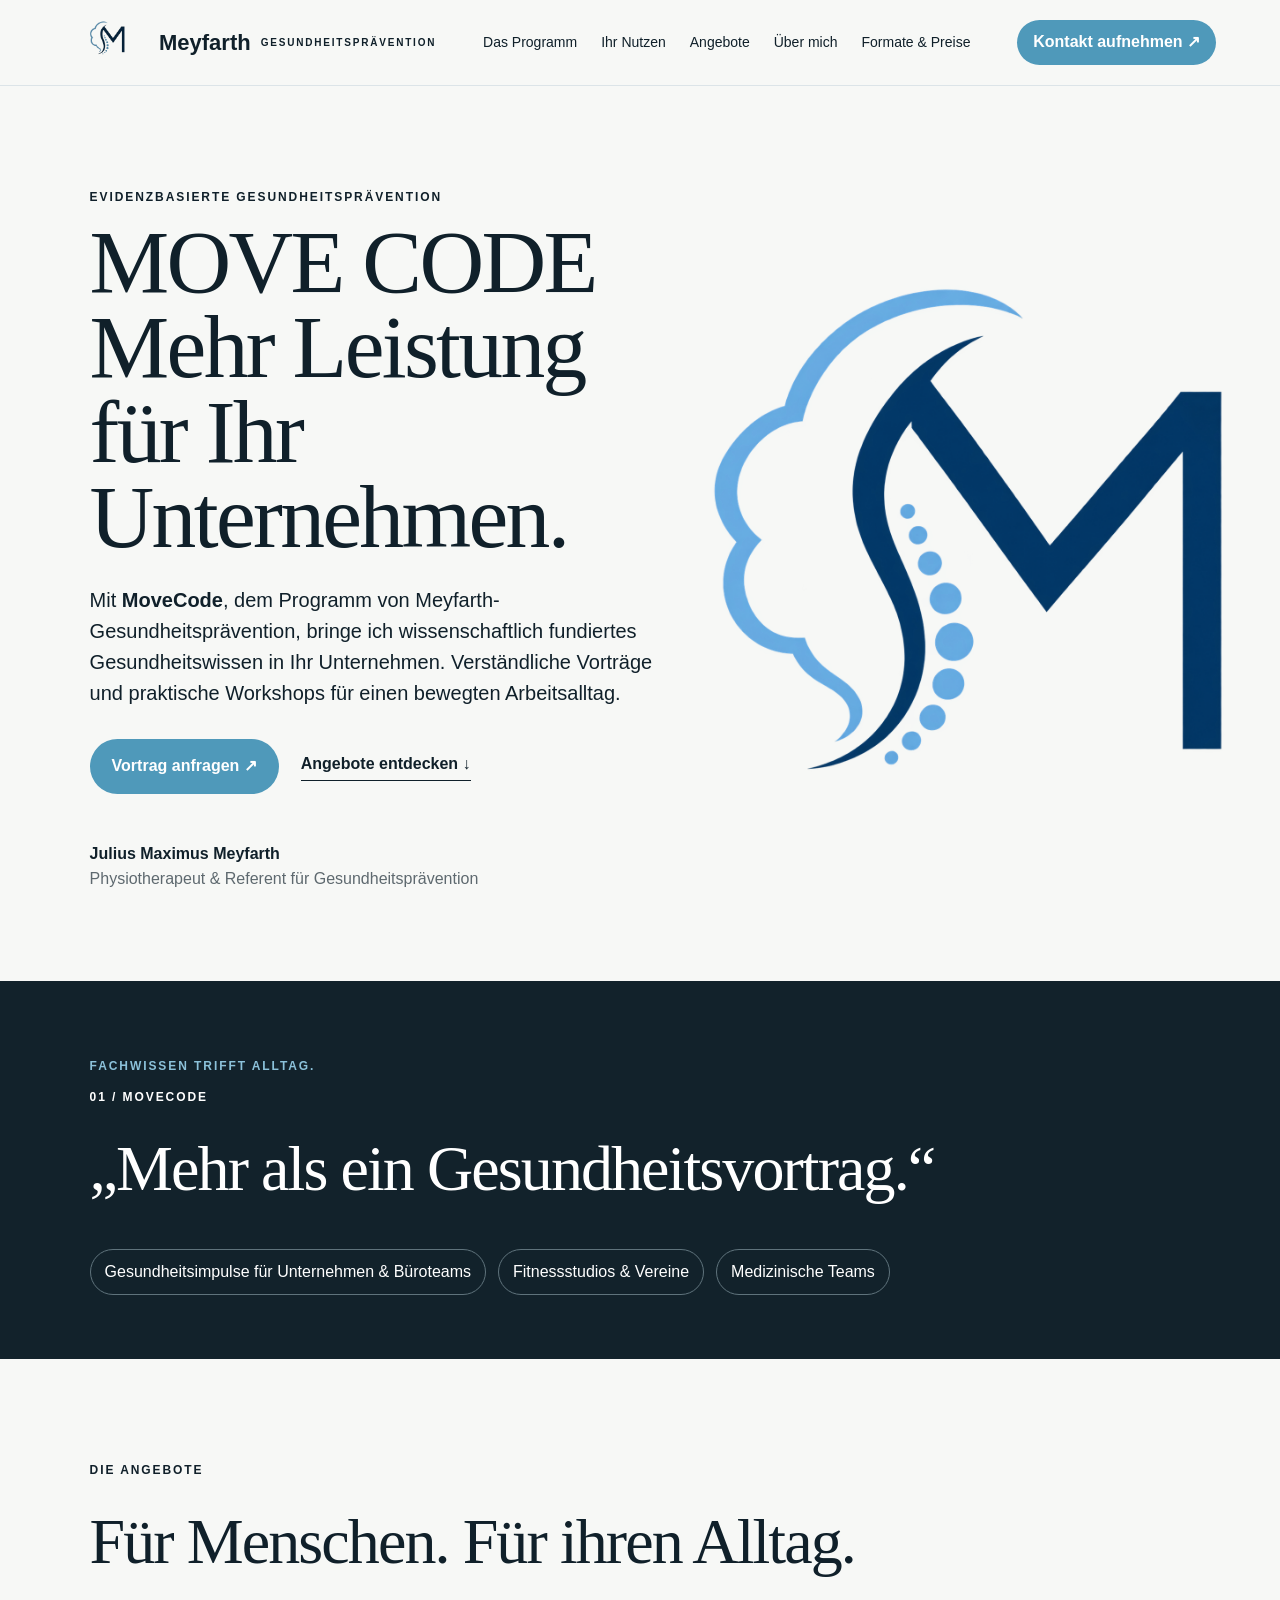
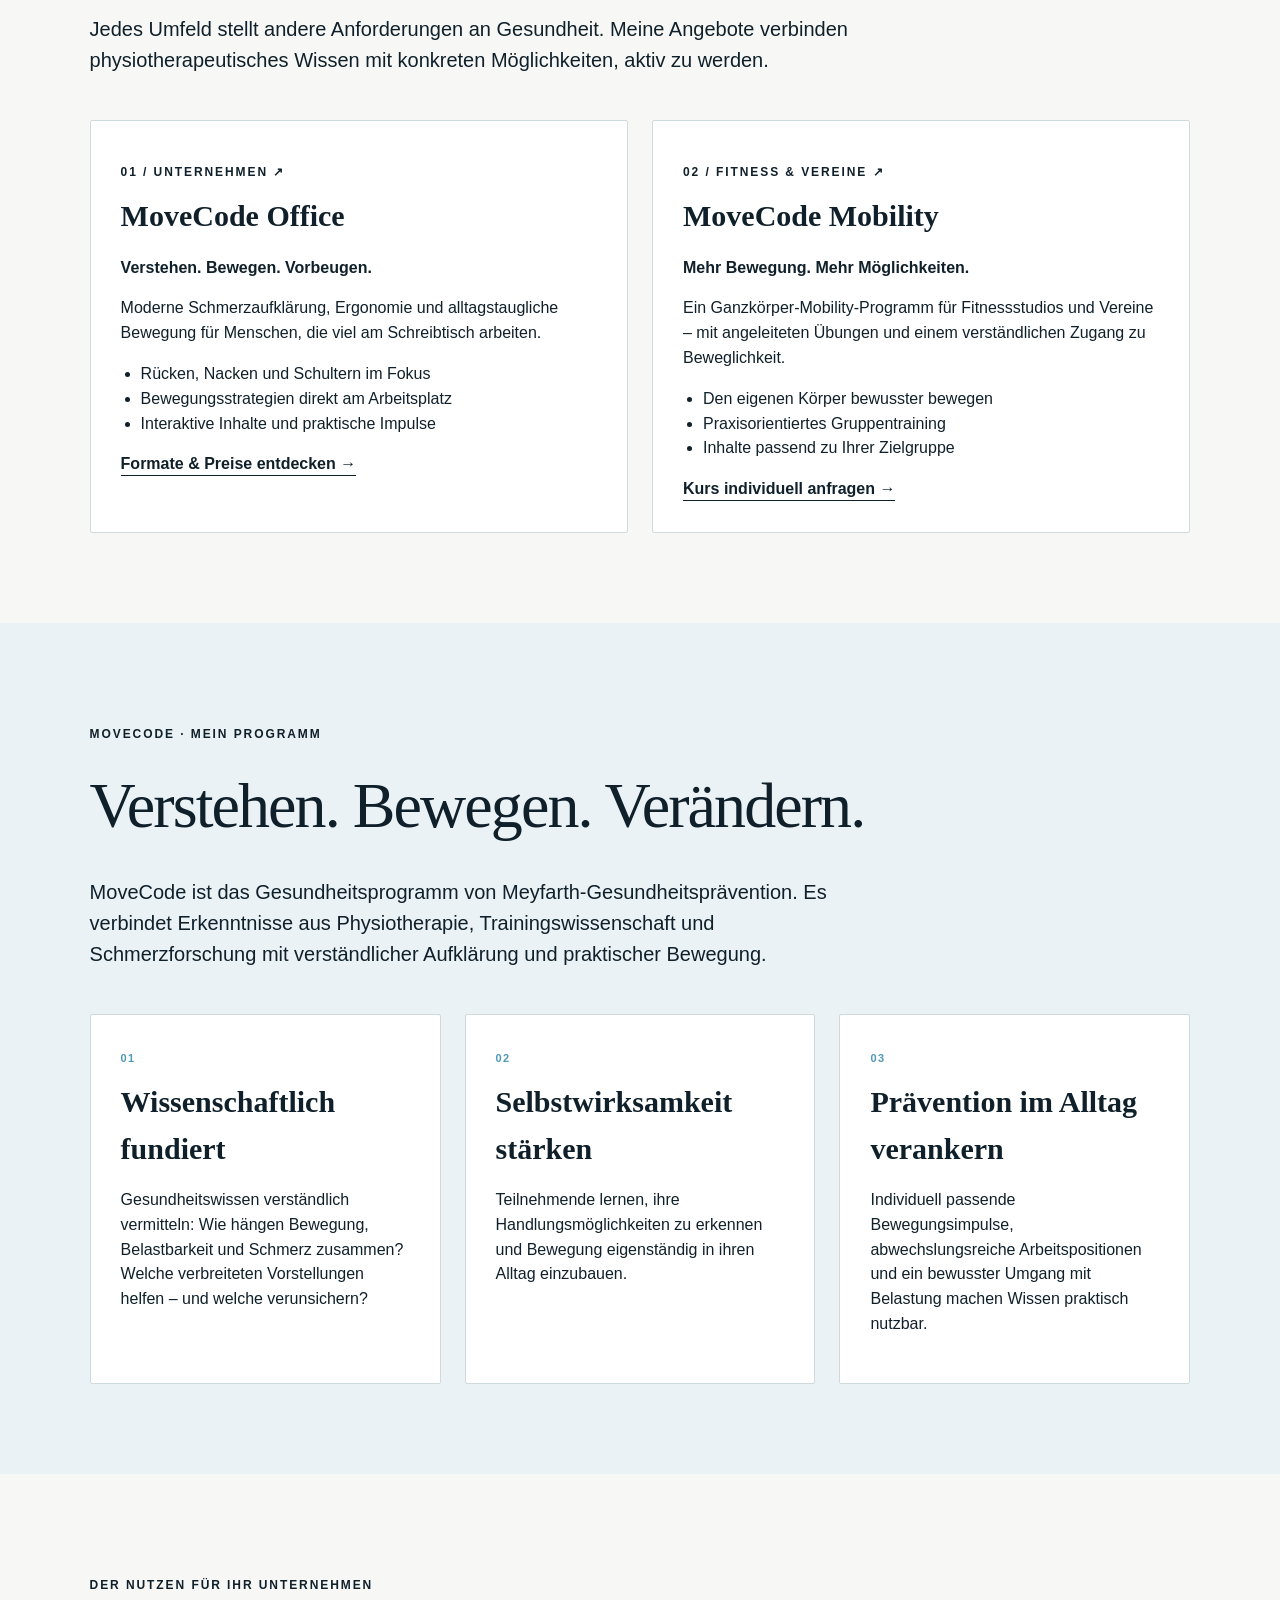
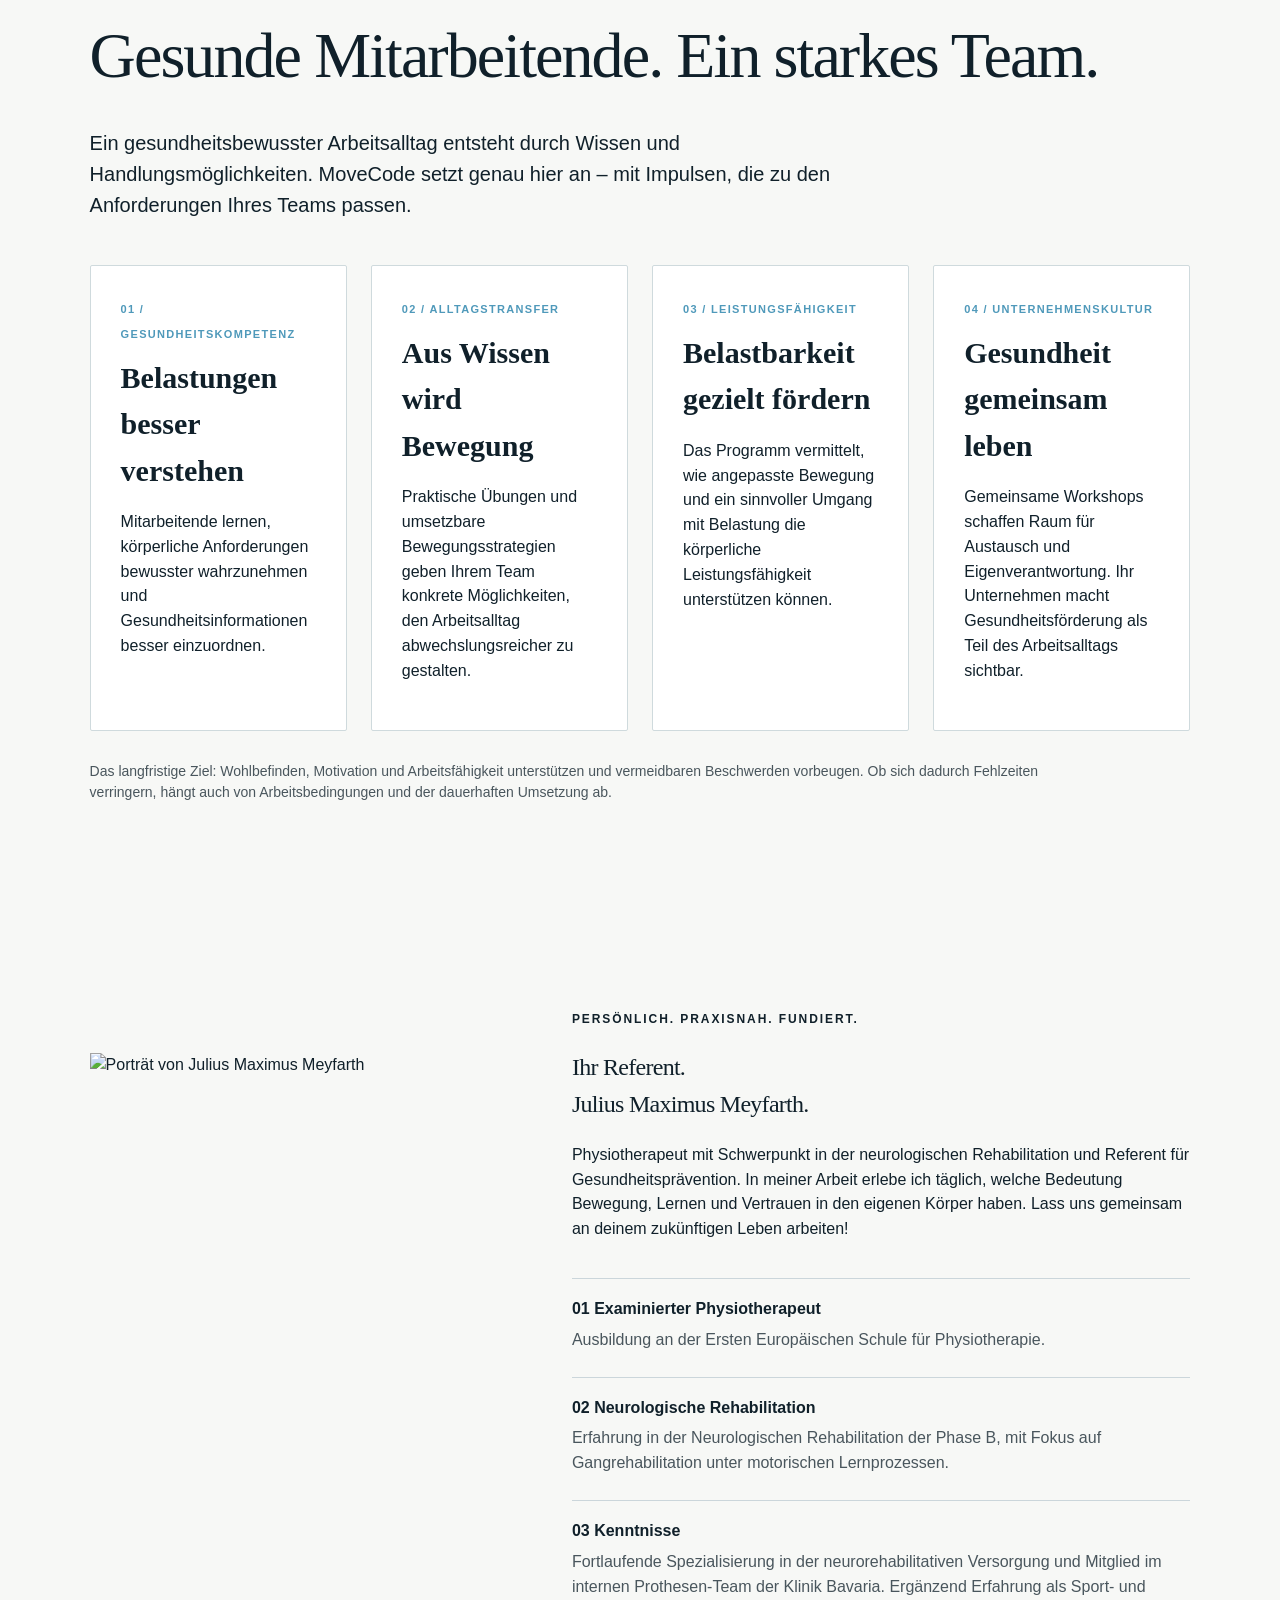
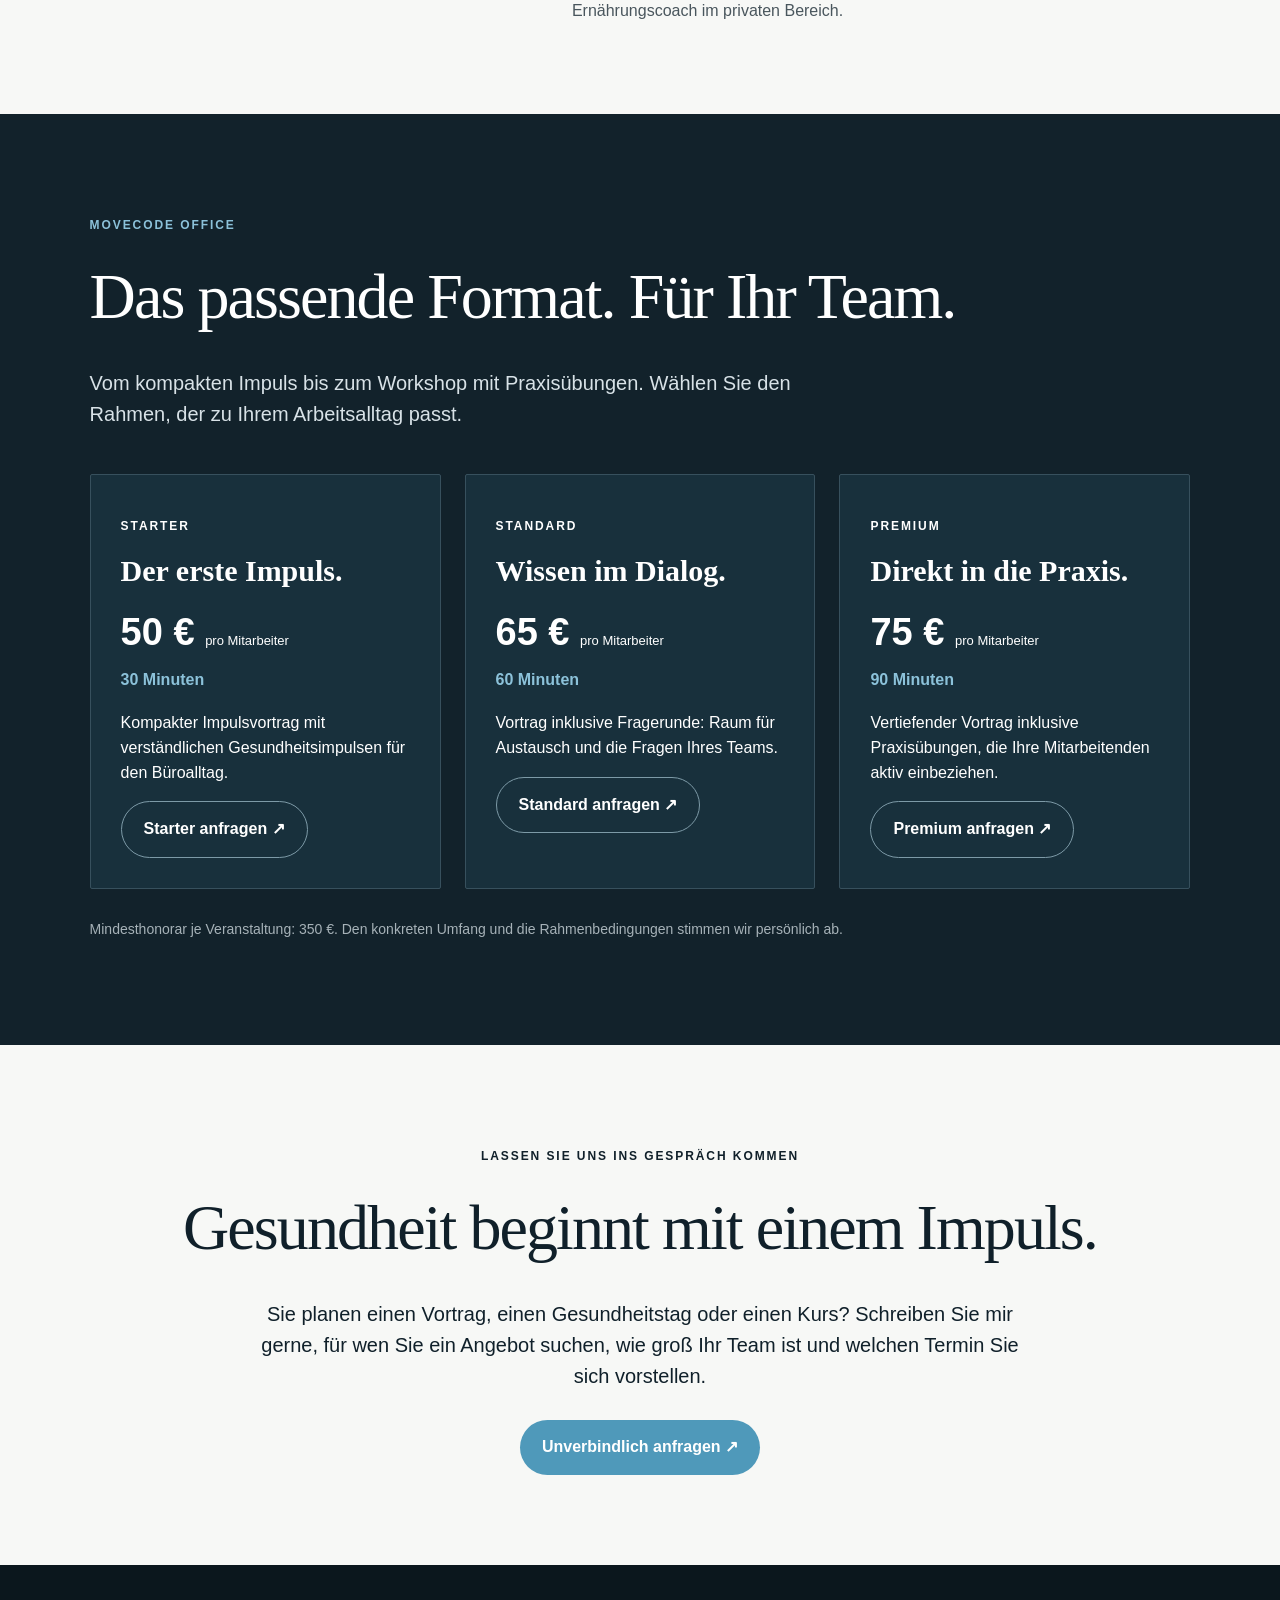
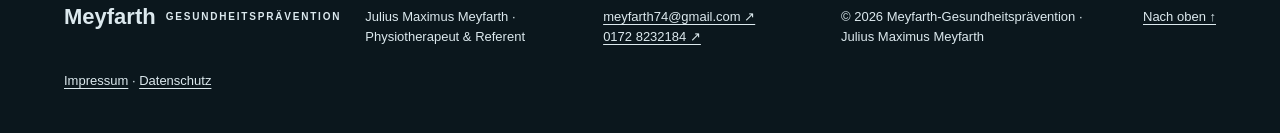
==== index.html @ 99c4bcd1 "Fix doctype declaration in index.html" ====
<!doctype html> 
<html lang="de">
<head>
  <meta charset="utf-8">
  <meta name="viewport" content="width=device-width, initial-scale=1">

  <meta
    name="description"
    content="Meyfarth-Gesundheitsprävention – MoveCode: wissenschaftlich fundierte Gesundheitsvorträge und Workshops für Unternehmen, Teams, Fitnessstudios und Vereine."
  >

  <title>Meyfarth-Gesundheitsprävention · MoveCode</title>
<link rel="icon" type="image/png" href="favicon.png.png">
  <link rel="stylesheet" href="styles.css">

  <style>
    /* Überschrift – Zeilenumbrüche */
.desktop-break {
  display: block;
}

.mobile-break {
  display: inline;
}


    /* ===== DESKTOP HERO LOGO ===== */
    /* Kleines Logo in der Kopfzeile */
.brand {
  display: flex !important;
  align-items: center !important;
  gap: 10px !important;
}

.Kopfzeilenlogo {
  width: 85px !important;
  height: 85px !important;
  margin: -18px 0 !important;
  object-fit: contain !important;
  flex-shrink: 0 !important;
}
@media (max-width: 768px) {
  .mobile-break {
    display: block;
  }

  .Kopfzeilenlogo {
    width: 105px !important;
    height: 105px !important;
    transform: scale(1.50) !important;
}
}
    .logo-area {
      display: flex;
      align-items: center;
      justify-content: center;
      overflow: visible;
      min-height: 320px;
    }

    .hero-image .main-logo {
      width: 100% !important;
      max-width: 900px !important;
      transform: scale(1.25);
      height: auto !important;
      object-fit: contain !important;
      position: static !important;
      display: block !important;
      margin: 0 auto !important;
    }


    /* =========================================================
       MOBILE OPTIMIERUNG
       ========================================================= */

    @media (max-width: 700px) {

      html {
        scroll-behavior: smooth;
      }

      body {
        overflow-x: hidden;
      }


      /* HEADER */

      .topbar {
        position: sticky;
        top: 0;
        z-index: 1000;
        padding: 12px 18px !important;
        min-height: 64px !important;
        background: rgba(255, 255, 255, 0.96);
        backdrop-filter: blur(10px);
      }

      .topbar .brand {
        font-size: 20px !important;
        line-height: 1 !important;
      }

      .topbar .brand span {
        font-size: 9px !important;
        letter-spacing: .15em !important;
      }
      .topbar .Kopfzeilenlogo {
    width: 38px !important;
    height: 38px !important;
    object-fit: contain !important;
}

.topbar .brand {
    gap: 8px !important;
}

      .topbar nav,
      .topbar .btn.small {
        display: none !important;
      }


      /* HERO */

      .hero {
        display: flex !important;
        flex-direction: column !important;
        min-height: auto !important;
        gap: 0 !important;
        padding: 20px 20px 48px !important;
      }

      /* LOGO AUF HANDY AUSBLENDEN */
      .hero-image.logo-area {
        display: none !important;
      }

      .hero-copy {
        width: 100% !important;
        max-width: none !important;
        padding: 0 !important;
        margin: 0 !important;
      }

      .hero-copy .eyebrow {
        font-size: 10px !important;
        letter-spacing: .14em !important;
        margin: 0 0 14px !important;
        line-height: 1.5 !important;
      }

      .hero h1 {
        font-size: clamp(46px, 14vw, 64px) !important;
        line-height: .95 !important;
        letter-spacing: -.04em !important;
        margin: 0 0 24px !important;
      }

      .hero .lead {
        font-size: 17px !important;
        line-height: 1.55 !important;
        margin: 0 !important;
      }

      .actions {
        display: flex !important;
        flex-direction: column !important;
        align-items: stretch !important;
        gap: 14px !important;
        margin-top: 26px !important;
      }

      .actions .btn {
        width: 100% !important;
        text-align: center !important;
        padding: 14px 18px !important;
        box-sizing: border-box !important;
      }

      .actions .text-link {
        width: fit-content !important;
        margin: 4px auto 0 !important;
      }

      .nameplate {
        margin-top: 34px !important;
        padding-top: 20px !important;
        border-top: 1px solid #d7dfe2;
      }

      .nameplate strong {
        font-size: 16px !important;
        display: block !important;
      }

      .nameplate span {
        display: block !important;
        font-size: 14px !important;
        line-height: 1.4 !important;
        margin-top: 4px !important;
      }


      /* ALLGEMEINE ABSCHNITTE */

      .section {
        padding: 52px 20px !important;
      }

      .compact {
        padding-top: 44px !important;
        padding-bottom: 44px !important;
      }

      .section > h2,
      .dark h2,
      .split h2,
      .contact h2 {
        font-size: 38px !important;
        line-height: 1.02 !important;
        letter-spacing: -.025em !important;
        margin-bottom: 20px !important;
      }

      .intro {
        font-size: 17px !important;
        line-height: 1.55 !important;
      }

      .eyebrow,
      .index {
        font-size: 10px !important;
        letter-spacing: .14em !important;
      }


      /* DARK INTRO */

      .compact {
        display: block !important;
      }

      .compact > div + div {
        margin-top: 24px !important;
      }


      /* CHIPS */

      .chips {
        display: flex !important;
        flex-direction: column !important;
        gap: 8px !important;
        margin-top: 24px !important;
      }

      .chips span {
        width: 100% !important;
        box-sizing: border-box !important;
        border-radius: 14px !important;
        padding: 10px 12px !important;
        font-size: 13px !important;
      }


      /* KARTEN */

      .cards {
        margin-top: 28px !important;
        gap: 14px !important;
      }

      .cards.two,
      .cards.three,
      .cards.four,
      .price-grid {
        grid-template-columns: 1fr !important;
      }

      .card,
      .mini,
      .price {
        padding: 22px !important;
        border-radius: 8px !important;
      }

      .card h3,
      .mini h3,
      .price h3 {
        font-size: 27px !important;
        line-height: 1.08 !important;
        margin: 8px 0 12px !important;
      }

      .card p,
      .mini p,
      .price p {
        font-size: 15px !important;
        line-height: 1.55 !important;
      }

      .card ul {
        padding-left: 18px !important;
      }

      .card li {
        margin-bottom: 7px !important;
      }


      /* ÜBER MICH */

      .split {
        display: flex !important;
        flex-direction: column !important;
        gap: 30px !important;
      }

      .split > div {
        width: 100% !important;
      }

      .portrait {
    width: calc(100% + 48px) !important;
    margin-left: -24px !important;
    margin-top: -35px !important;
    max-width: none !important;
    height: auto !important;
    max-height: none !important;
    object-fit: contain !important;
    object-position: center center !important;
    border-radius: 6px !important;
    display: block !important;
}

      .credentials {
        margin-top: 28px !important;
        display: flex !important;
        flex-direction: column !important;
        gap: 18px !important;
      }

      .credentials strong {
        font-size: 15px !important;
      }

      .credentials span {
        font-size: 14px !important;
        line-height: 1.5 !important;
      }


      /* PREISE */

      .money {
        font-size: 34px !important;
      }

      .duration {
        margin-bottom: 12px !important;
      }

      .price .btn {
        width: 100% !important;
        box-sizing: border-box !important;
        text-align: center !important;
        margin-top: 8px !important;
      }


      /* KONTAKT */

      .contact {
        text-align: left !important;
      }

      .contact .intro {
        margin: 0 0 24px !important;
      }

      .contact .btn {
        width: 100% !important;
        box-sizing: border-box !important;
        text-align: center !important;
      }


      /* FOOTER */

      footer {
        display: grid !important;
        grid-template-columns: 1fr !important;
        gap: 20px !important;
        padding: 34px 20px !important;
        font-size: 13px !important;
      }
    }


    /* EXTRA KLEINE HANDYS */

    @media (max-width: 430px) {

      .hero {
        padding-left: 18px !important;
        padding-right: 18px !important;
      }

      .hero h1 {
        font-size: 48px !important;
      }

      .section {
        padding-left: 18px !important;
        padding-right: 18px !important;
      }

      .section > h2,
      .dark h2,
      .split h2,
      .contact h2 {
        font-size: 34px !important;
      }
    }
    @media (min-width: 769px) {
    #ueber-mich .portrait {
        width: 100% !important;
        height: auto !important;
        max-height: none !important;
        object-fit: contain !important;
        object-position: center !important;
        transform: none !important;
    }

    #ueber-mich .split > div:first-child {
        height: auto !important;
        max-height: none !important;
        overflow: visible !important;
    }
}
  </style>
</head>


<body>

<header class="topbar">

  <a class="brand" href="#start">
    <img src="71531F14-2CFA-4730-A3B5-37F8C2EB7172.png" alt="Meyfarth Logo" class="Kopfzeilenlogo">
    Meyfarth<br>
    <span>Gesundheitsprävention</span>
  </a>

  <nav>
    <a href="#movecode">Das Programm</a>
    <a href="#nutzen">Ihr Nutzen</a>
    <a href="#angebote">Angebote</a>
    <a href="#ueber-mich">Über mich</a>
    <a href="#preise">Formate & Preise</a>
  </nav>

  <a class="btn small" href="#kontakt">
    Kontakt aufnehmen ↗
  </a>

</header>


<main id="start">

  <!-- HERO -->

  <section class="hero section">

    <div class="hero-copy">

      <p class="eyebrow">
  EVIDENZBASIERTE GESUNDHEITSPRÄVENTION
</p>

<h1>
  <span class="desktop-break">MOVE CODE</span>
  <span class="desktop-break">Mehr Leistung</span> <span class="mobile-break">für Ihr</span> Unternehmen.
</h1>
      <p class="lead">
        Mit <strong>MoveCode</strong>, dem Programm von
        Meyfarth-Gesundheitsprävention, bringe ich wissenschaftlich fundiertes
        Gesundheitswissen in Ihr Unternehmen. Verständliche Vorträge und
        praktische Workshops für einen bewegten Arbeitsalltag.
      </p>

      <div class="actions">

        <a class="btn" href="#kontakt">
          Vortrag anfragen ↗
        </a>

        <a class="text-link" href="#angebote">
          Angebote entdecken ↓
        </a>

      </div>

      <div class="nameplate">

        <strong>
          Julius Maximus Meyfarth
        </strong>

        <span>
          Physiotherapeut & Referent für Gesundheitsprävention
        </span>

      </div>

    </div>


    <!-- LOGO NUR DESKTOP -->

    <div class="hero-image logo-area">

      <img
        src="favicon.png.png"
        alt="Meyfarth Gesundheitsprävention Logo"
        class="main-logo"
      >

    </div>

  </section>


  <!-- MOVECODE INTRO -->

  <section class="dark section compact">

    <div>

      <p class="eyebrow light">
        FACHWISSEN TRIFFT ALLTAG.
      </p>

      <p class="index">
        01 / MOVECODE
      </p>

      <h2>
        „Mehr als ein Gesundheitsvortrag.“
      </h2>

    </div>


    <div class="chips">

      <span>
        Gesundheitsimpulse für Unternehmen & Büroteams
      </span>

      <span>
        Fitnessstudios & Vereine
      </span>

      <span>
        Medizinische Teams
      </span>

    </div>

  </section>


  <!-- ANGEBOTE -->

  <section id="angebote" class="section">

    <p class="eyebrow">
      DIE ANGEBOTE
    </p>

    <h2>
      Für Menschen. Für ihren Alltag.
    </h2>

    <p class="intro">
      Jedes Umfeld stellt andere Anforderungen an Gesundheit.
      Meine Angebote verbinden physiotherapeutisches Wissen mit konkreten
      Möglichkeiten, aktiv zu werden.
    </p>


    <div class="cards two">

      <article class="card">

        <p class="index">
          01 / UNTERNEHMEN ↗
        </p>

        <h3>
          MoveCode Office
        </h3>

        <p class="sub">
          Verstehen. Bewegen. Vorbeugen.
        </p>

        <p>
          Moderne Schmerzaufklärung, Ergonomie und alltagstaugliche Bewegung
          für Menschen, die viel am Schreibtisch arbeiten.
        </p>

        <ul>
          <li>Rücken, Nacken und Schultern im Fokus</li>
          <li>Bewegungsstrategien direkt am Arbeitsplatz</li>
          <li>Interaktive Inhalte und praktische Impulse</li>
        </ul>

        <a class="text-link" href="#preise">
          Formate & Preise entdecken →
        </a>

      </article>


      <article class="card">

        <p class="index">
          02 / FITNESS & VEREINE ↗
        </p>

        <h3>
          MoveCode Mobility
        </h3>

        <p class="sub">
          Mehr Bewegung. Mehr Möglichkeiten.
        </p>

        <p>
          Ein Ganzkörper-Mobility-Programm für Fitnessstudios und Vereine –
          mit angeleiteten Übungen und einem verständlichen Zugang zu Beweglichkeit.
        </p>

        <ul>
          <li>Den eigenen Körper bewusster bewegen</li>
          <li>Praxisorientiertes Gruppentraining</li>
          <li>Inhalte passend zu Ihrer Zielgruppe</li>
        </ul>

        <a class="text-link" href="#kontakt">
          Kurs individuell anfragen →
        </a>

      </article>

    </div>

  </section>


  <!-- MOVECODE PROGRAMM -->

  <section id="movecode" class="section pale">

    <p class="eyebrow">
      MOVECODE · MEIN PROGRAMM
    </p>

    <h2>
      Verstehen. Bewegen. Verändern.
    </h2>

    <p class="intro">
      MoveCode ist das Gesundheitsprogramm von Meyfarth-Gesundheitsprävention.
      Es verbindet Erkenntnisse aus Physiotherapie, Trainingswissenschaft
      und Schmerzforschung mit verständlicher Aufklärung und praktischer Bewegung.
    </p>


    <div class="cards three">

      <article class="mini">

        <span>
          01
        </span>

        <h3>
          Wissenschaftlich fundiert
        </h3>

        <p>
          Gesundheitswissen verständlich vermitteln: Wie hängen Bewegung,
          Belastbarkeit und Schmerz zusammen? Welche verbreiteten Vorstellungen
          helfen – und welche verunsichern?
        </p>

      </article>


      <article class="mini">

        <span>
          02
        </span>

        <h3>
          Selbstwirksamkeit stärken
        </h3>

        <p>
          Teilnehmende lernen, ihre Handlungsmöglichkeiten zu erkennen und
          Bewegung eigenständig in ihren Alltag einzubauen.
        </p>

      </article>


      <article class="mini">

        <span>
          03
        </span>

        <h3>
          Prävention im Alltag verankern
        </h3>

        <p>
          Individuell passende Bewegungsimpulse, abwechslungsreiche Arbeitspositionen
          und ein bewusster Umgang mit Belastung machen Wissen praktisch nutzbar.
        </p>

      </article>

    </div>

  </section>


  <!-- NUTZEN -->

  <section id="nutzen" class="section">

    <p class="eyebrow">
      DER NUTZEN FÜR IHR UNTERNEHMEN
    </p>

    <h2>
      Gesunde Mitarbeitende. Ein starkes Team.
    </h2>

    <p class="intro">
      Ein gesundheitsbewusster Arbeitsalltag entsteht durch Wissen und Handlungsmöglichkeiten.
      MoveCode setzt genau hier an – mit Impulsen, die zu den Anforderungen Ihres Teams passen.
    </p>


    <div class="cards four">

      <article class="mini">

        <span>
          01 / GESUNDHEITSKOMPETENZ
        </span>

        <h3>
          Belastungen besser verstehen
        </h3>

        <p>
          Mitarbeitende lernen, körperliche Anforderungen bewusster wahrzunehmen
          und Gesundheitsinformationen besser einzuordnen.
        </p>

      </article>


      <article class="mini">

        <span>
          02 / ALLTAGSTRANSFER
        </span>

        <h3>
          Aus Wissen wird Bewegung
        </h3>

        <p>
          Praktische Übungen und umsetzbare Bewegungsstrategien geben Ihrem Team
          konkrete Möglichkeiten, den Arbeitsalltag abwechslungsreicher zu gestalten.
        </p>

      </article>


      <article class="mini">

        <span>
          03 / LEISTUNGSFÄHIGKEIT
        </span>

        <h3>
          Belastbarkeit gezielt fördern
        </h3>

        <p>
          Das Programm vermittelt, wie angepasste Bewegung und ein sinnvoller
          Umgang mit Belastung die körperliche Leistungsfähigkeit unterstützen können.
        </p>

      </article>


      <article class="mini">

        <span>
          04 / UNTERNEHMENSKULTUR
        </span>

        <h3>
          Gesundheit gemeinsam leben
        </h3>

        <p>
          Gemeinsame Workshops schaffen Raum für Austausch und Eigenverantwortung.
          Ihr Unternehmen macht Gesundheitsförderung als Teil des Arbeitsalltags sichtbar.
        </p>

      </article>

    </div>


    <p class="note">
      Das langfristige Ziel: Wohlbefinden, Motivation und Arbeitsfähigkeit unterstützen
      und vermeidbaren Beschwerden vorbeugen. Ob sich dadurch Fehlzeiten verringern,
      hängt auch von Arbeitsbedingungen und der dauerhaften Umsetzung ab.
    </p>

  </section>


  <!-- ÜBER MICH -->

  <section id="ueber-mich" class="section split">

    <div>

      <img
        class="portrait"
        src="Picsart porträt.png"
        alt="Porträt von Julius Maximus Meyfarth"
      >

    </div>


    <div>

      <p class="eyebrow">
        PERSÖNLICH. PRAXISNAH. FUNDIERT.
      </p>

      <h2>
        Ihr Referent.<br>
        Julius Maximus Meyfarth.
      </h2>

      <p>
        Physiotherapeut mit Schwerpunkt in der neurologischen Rehabilitation
        und Referent für Gesundheitsprävention. In meiner Arbeit erlebe ich täglich,
        welche Bedeutung Bewegung, Lernen und Vertrauen in den eigenen Körper haben.
        Lass uns gemeinsam an deinem zukünftigen Leben arbeiten!
      </p>


      <div class="credentials">

        <div>

          <strong>
            01 Examinierter Physiotherapeut
          </strong>

          <span>
            Ausbildung an der Ersten Europäischen Schule für Physiotherapie.
          </span>

        </div>


        <div>

          <strong>
            02 Neurologische Rehabilitation
          </strong>

          <span>
            Erfahrung in der Neurologischen Rehabilitation der Phase B,
            mit Fokus auf Gangrehabilitation unter motorischen Lernprozessen.
          </span>

        </div>


        <div>

          <strong>
            03 Kenntnisse
          </strong>

          <span>
            Fortlaufende Spezialisierung in der neurorehabilitativen Versorgung
            und Mitglied im internen Prothesen-Team der Klinik Bavaria.
            Ergänzend Erfahrung als Sport- und Ernährungscoach im privaten Bereich.
          </span>

        </div>

      </div>

    </div>

  </section>


  <!-- PREISE -->

  <section id="preise" class="section dark">

    <p class="eyebrow light">
      MOVECODE OFFICE
    </p>

    <h2>
      Das passende Format. Für Ihr Team.
    </h2>

    <p class="intro lightish">
      Vom kompakten Impuls bis zum Workshop mit Praxisübungen.
      Wählen Sie den Rahmen, der zu Ihrem Arbeitsalltag passt.
    </p>


    <div class="cards three price-grid">

      <article class="price">

        <p class="index">
          STARTER
        </p>

        <h3>
          Der erste Impuls.
        </h3>

        <div class="money">
          50 €
          <small>
            pro Mitarbeiter
          </small>
        </div>

        <div class="duration">
          30 Minuten
        </div>

        <p>
          Kompakter Impulsvortrag mit verständlichen Gesundheitsimpulsen
          für den Büroalltag.
        </p>

        <a class="btn ghost" href="#kontakt">
          Starter anfragen ↗
        </a>

      </article>


      <article class="price">

        <p class="index">
          STANDARD
        </p>

        <h3>
          Wissen im Dialog.
        </h3>

        <div class="money">
          65 €
          <small>
            pro Mitarbeiter
          </small>
        </div>

        <div class="duration">
          60 Minuten
        </div>

        <p>
          Vortrag inklusive Fragerunde: Raum für Austausch
          und die Fragen Ihres Teams.
        </p>

        <a class="btn ghost" href="#kontakt">
          Standard anfragen ↗
        </a>

      </article>


      <article class="price">

        <p class="index">
          PREMIUM
        </p>

        <h3>
          Direkt in die Praxis.
        </h3>

        <div class="money">
          75 €
          <small>
            pro Mitarbeiter
          </small>
        </div>

        <div class="duration">
          90 Minuten
        </div>

        <p>
          Vertiefender Vortrag inklusive Praxisübungen,
          die Ihre Mitarbeitenden aktiv einbeziehen.
        </p>

        <a class="btn ghost" href="#kontakt">
          Premium anfragen ↗
        </a>

      </article>

    </div>


    <p class="note lightish">
      Mindesthonorar je Veranstaltung: 350 €.
      Den konkreten Umfang und die Rahmenbedingungen stimmen wir persönlich ab.
    </p>

  </section>


  <!-- KONTAKT -->

  <section id="kontakt" class="section contact">

    <p class="eyebrow">
      LASSEN SIE UNS INS GESPRÄCH KOMMEN
    </p>

    <h2>
      Gesundheit beginnt mit einem Impuls.
    </h2>

    <p class="intro">
      Sie planen einen Vortrag, einen Gesundheitstag oder einen Kurs?
      Schreiben Sie mir gerne, für wen Sie ein Angebot suchen,
      wie groß Ihr Team ist und welchen Termin Sie sich vorstellen.
    </p>

    <a class="btn" href="mailto:meyfarth74@gmail.com">
      Unverbindlich anfragen ↗
    </a>

  </section>

</main>


<footer>

  <div class="brand">
    Meyfarth<br>
    <span>Gesundheitsprävention</span>
  </div>

  <div>
    Julius Maximus Meyfarth · Physiotherapeut & Referent
  </div>

  <div>

    <a href="mailto:meyfarth74@gmail.com">
      meyfarth74@gmail.com ↗
    </a>

    <br>

    <a href="tel:+491728232184">
      0172 8232184 ↗
    </a>

  </div>

  <div>
    © 2026 Meyfarth-Gesundheitsprävention · Julius Maximus Meyfarth
  </div>

  <a href="#start">
    Nach oben ↑
  </a> 
<div>
  <a href="impressum.html">Impressum</a>
  <span> · </span>
  <a href="datenschutz.html">Datenschutz</a>
</div>
</footer>


<script src="script.js"></script>

</body>
</html>
---- styles.css ----
*{box-sizing:border-box}html{scroll-behavior:smooth}body{margin:0;font-family:Inter,Arial,sans-serif;color:#10202a;background:#f7f8f6;line-height:1.55}a{color:inherit;text-decoration:none}.topbar{position:sticky;top:0;z-index:10;display:flex;align-items:center;justify-content:space-between;gap:24px;padding:18px 5vw;background:rgba(247,248,246,.94);backdrop-filter:blur(14px);border-bottom:1px solid #dce4e8}.brand{font-weight:800;line-height:.9;font-size:22px}.brand span{font-size:10px;letter-spacing:.18em;text-transform:uppercase;font-weight:600}.topbar nav{display:flex;gap:24px;font-size:14px}.section{padding:90px 7vw}.compact{padding-top:64px;padding-bottom:64px}.hero{display:grid;grid-template-columns:1.15fr .85fr;min-height:82vh;align-items:center;gap:60px}.hero h1,.section h2{font-family:Georgia,serif;font-weight:500;letter-spacing:-.03em}.hero h1{font-size:clamp(52px,7vw,96px);line-height:.95;margin:10px 0 26px}.hero-image img,.portrait{width:100%;display:block;object-fit:cover}.hero-image img{aspect-ratio:4/5;border-radius:3px}.lead,.intro{font-size:20px;max-width:760px}.eyebrow,.index{letter-spacing:.16em;text-transform:uppercase;font-size:12px;font-weight:800}.nameplate{display:flex;flex-direction:column;margin-top:48px}.nameplate span{opacity:.66}.btn{display:inline-block;background:#4f99ba;color:white;padding:15px 22px;border-radius:999px;font-weight:750}.btn.small{padding:10px 16px}.text-link{font-weight:750;border-bottom:1px solid currentColor;padding-bottom:3px}.actions{display:flex;align-items:center;gap:22px;margin-top:30px}.dark{background:#12222b;color:white}.light{color:#8cc2da}.lightish{color:#d8e2e7}.dark h2{font-size:clamp(38px,5vw,68px);margin:.2em 0}.chips{display:flex;gap:12px;flex-wrap:wrap;margin-top:30px}.chips span{border:1px solid #5f737c;border-radius:999px;padding:10px 14px}.section>h2{font-size:clamp(40px,5vw,72px);margin:.1em 0 .35em}.cards{display:grid;gap:24px;margin-top:44px}.two{grid-template-columns:repeat(2,1fr)}.three{grid-template-columns:repeat(3,1fr)}.four{grid-template-columns:repeat(4,1fr)}.card,.mini,.price{border:1px solid #cfdadd;background:white;padding:30px;border-radius:2px}.card h3,.mini h3,.price h3{font-family:Georgia,serif;font-size:30px;margin:.3em 0}.card .sub{font-weight:700}.card ul{padding-left:20px}.pale{background:#eaf2f5}.mini span{font-size:11px;letter-spacing:.12em;font-weight:800;color:#4f99ba}.note{margin-top:30px;font-size:14px;opacity:.75;max-width:980px}.split{display:grid;grid-template-columns:.8fr 1.2fr;gap:70px;align-items:center}.portrait{aspect-ratio:4/5}.credentials{display:grid;gap:24px;margin-top:36px}.credentials div{display:grid;gap:6px;border-top:1px solid #cbd6db;padding-top:18px}.credentials span{opacity:.75}.dark .price{background:#18303c;border-color:#37505d;color:white}.money{font-size:38px;font-weight:800}.money small{font-size:13px;font-weight:500}.duration{margin:6px 0 18px;color:#8cc2da;font-weight:700}.ghost{background:transparent;border:1px solid #7d9aa7}.contact{text-align:center}.contact .intro{margin:0 auto 28px}footer{display:grid;grid-template-columns:1.2fr 1fr 1fr 1.3fr auto;gap:24px;padding:42px 5vw;background:#0b171d;color:#dce9ee;align-items:start;font-size:13px}footer a{text-decoration:underline;text-underline-offset:3px}@media(max-width:900px){.topbar nav{display:none}.hero,.split{grid-template-columns:1fr}.hero{padding-top:55px}.hero-image{order:-1}.two,.three,.four{grid-template-columns:1fr}.section{padding:70px 6vw}.topbar{padding:14px 5vw}.topbar .btn.small{display:none}footer{grid-template-columns:1fr;}.hero h1{font-size:52px}.section>h2,.dark h2{font-size:42px}} /* Großes Logo im Startbereich – nur Desktop */
.Heldenbild-Logo-Bereich .Hauptlogo {
  width: 500px !important;
  max-width: none !important;
  height: auto !important;
}

/* Auf Handy ausblenden */
@media (max-width: 768px) {
  .Heldenbild-Logo-Bereich {
    display: none !important;
  }
}
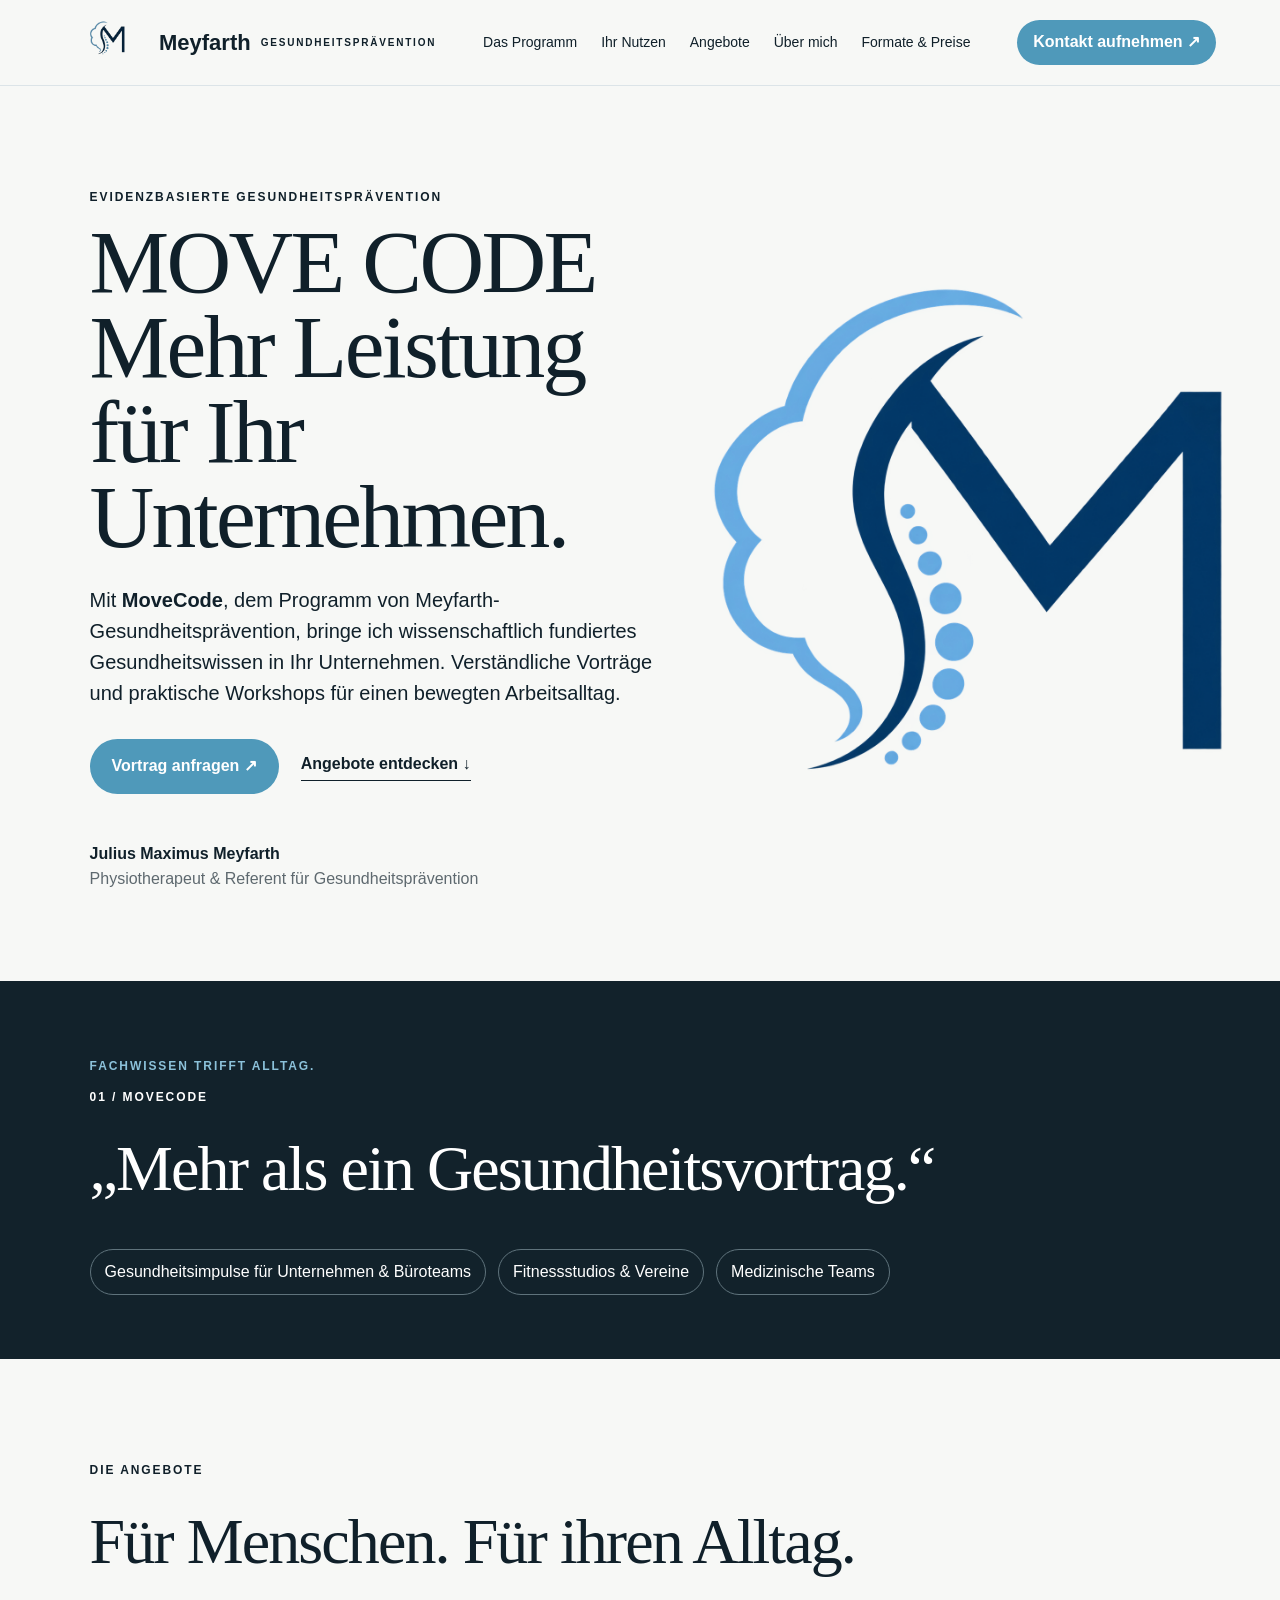
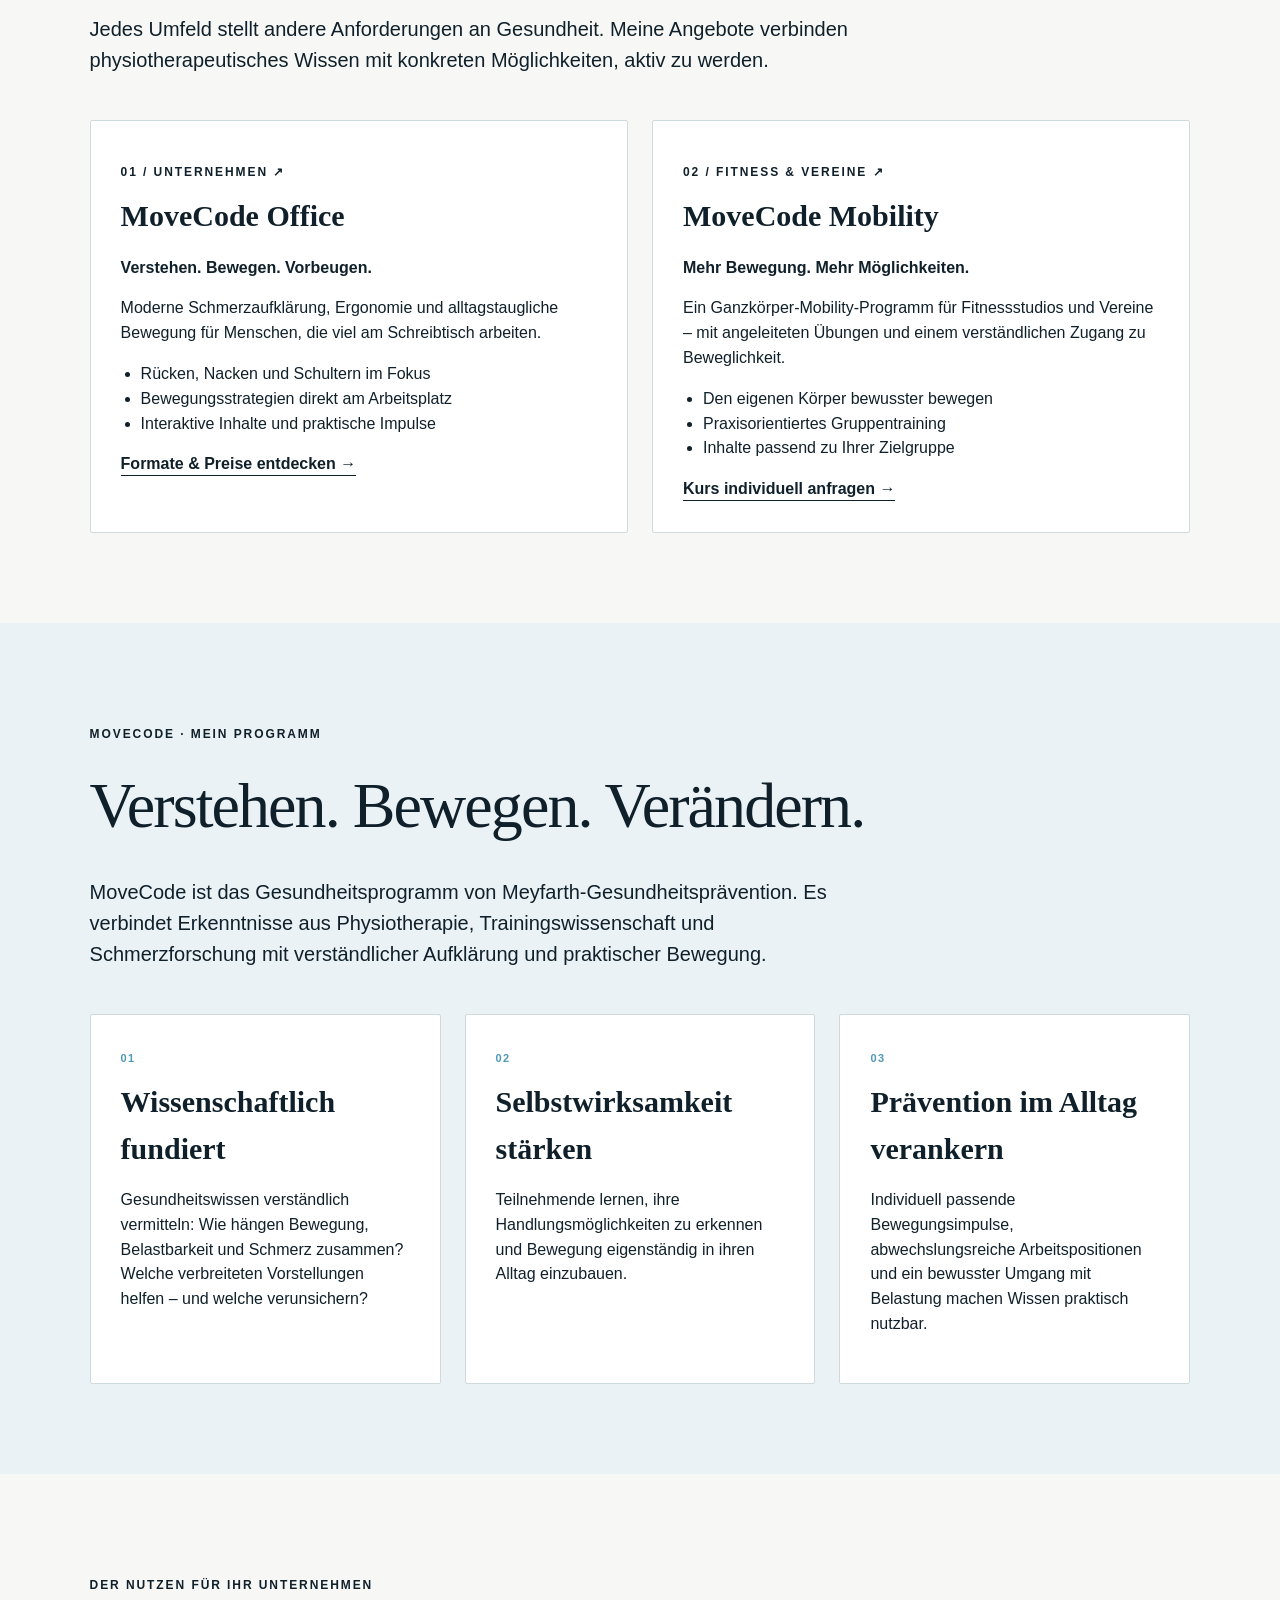
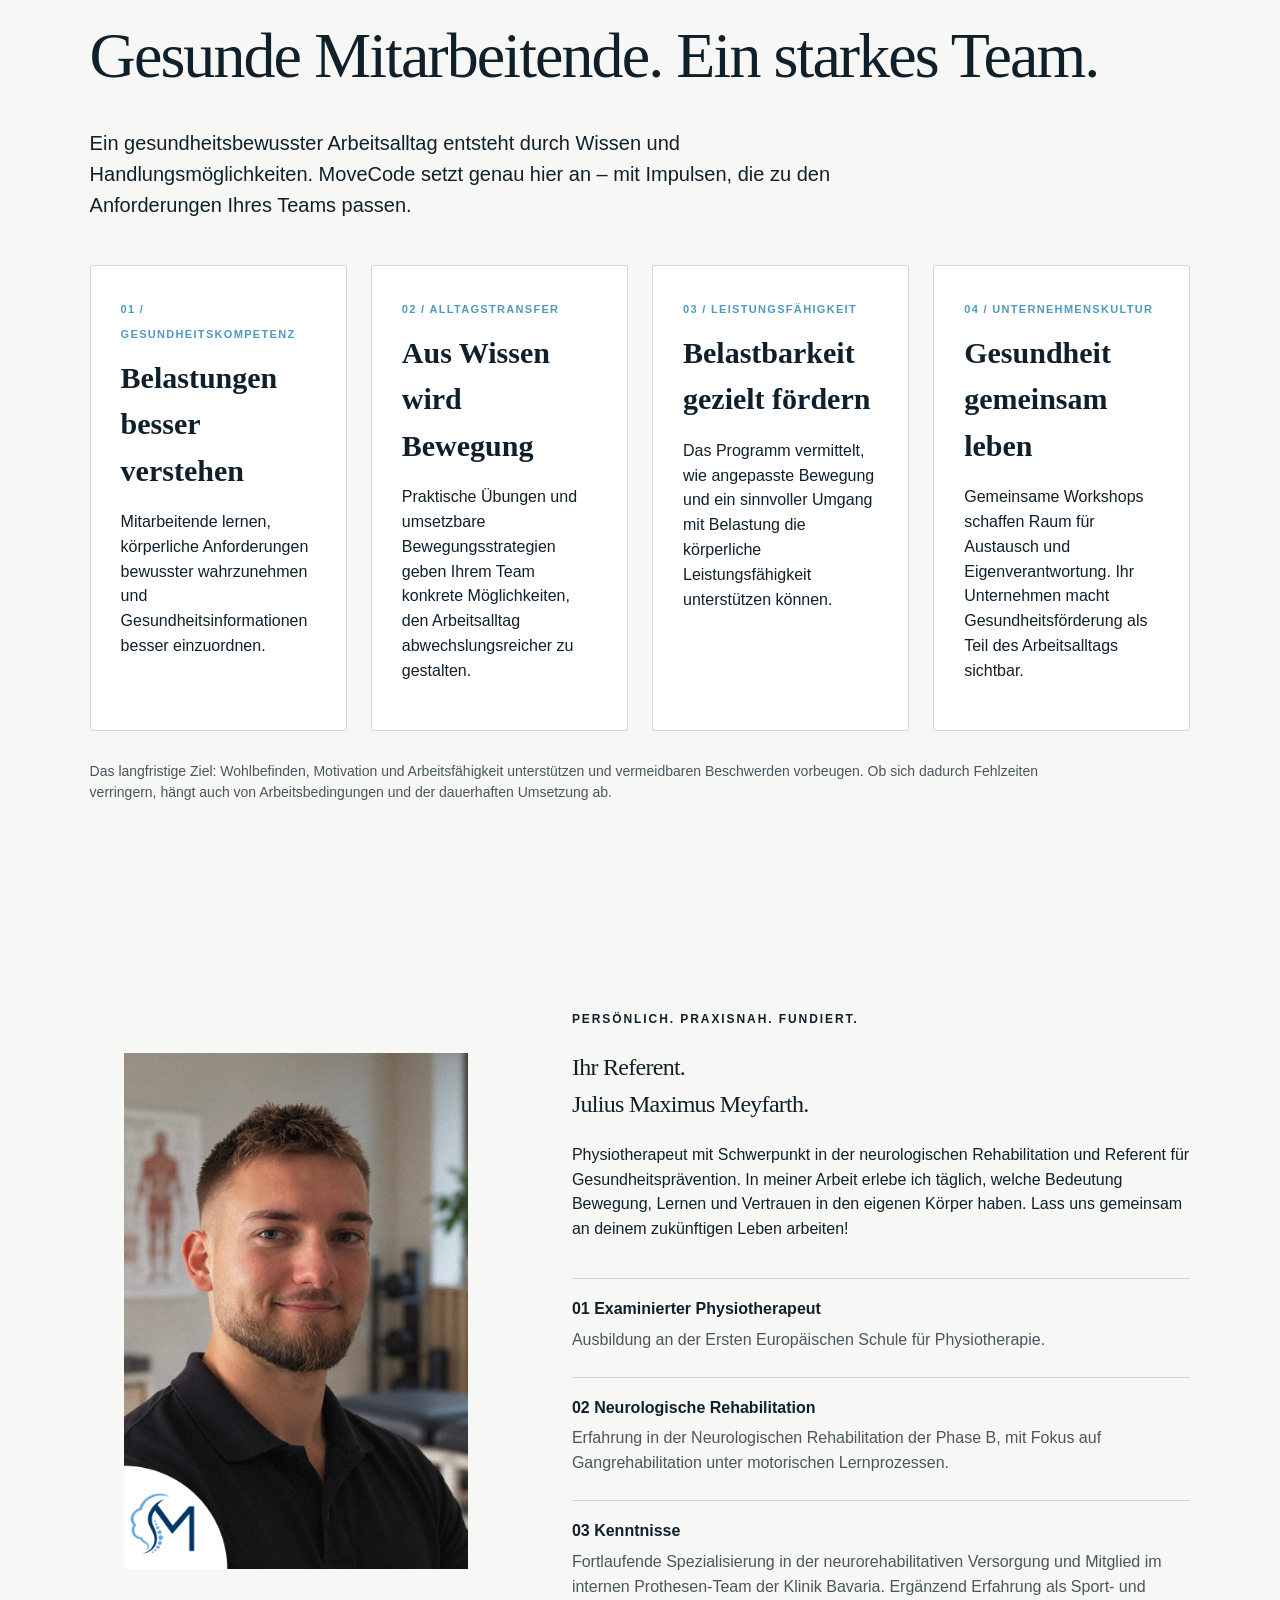
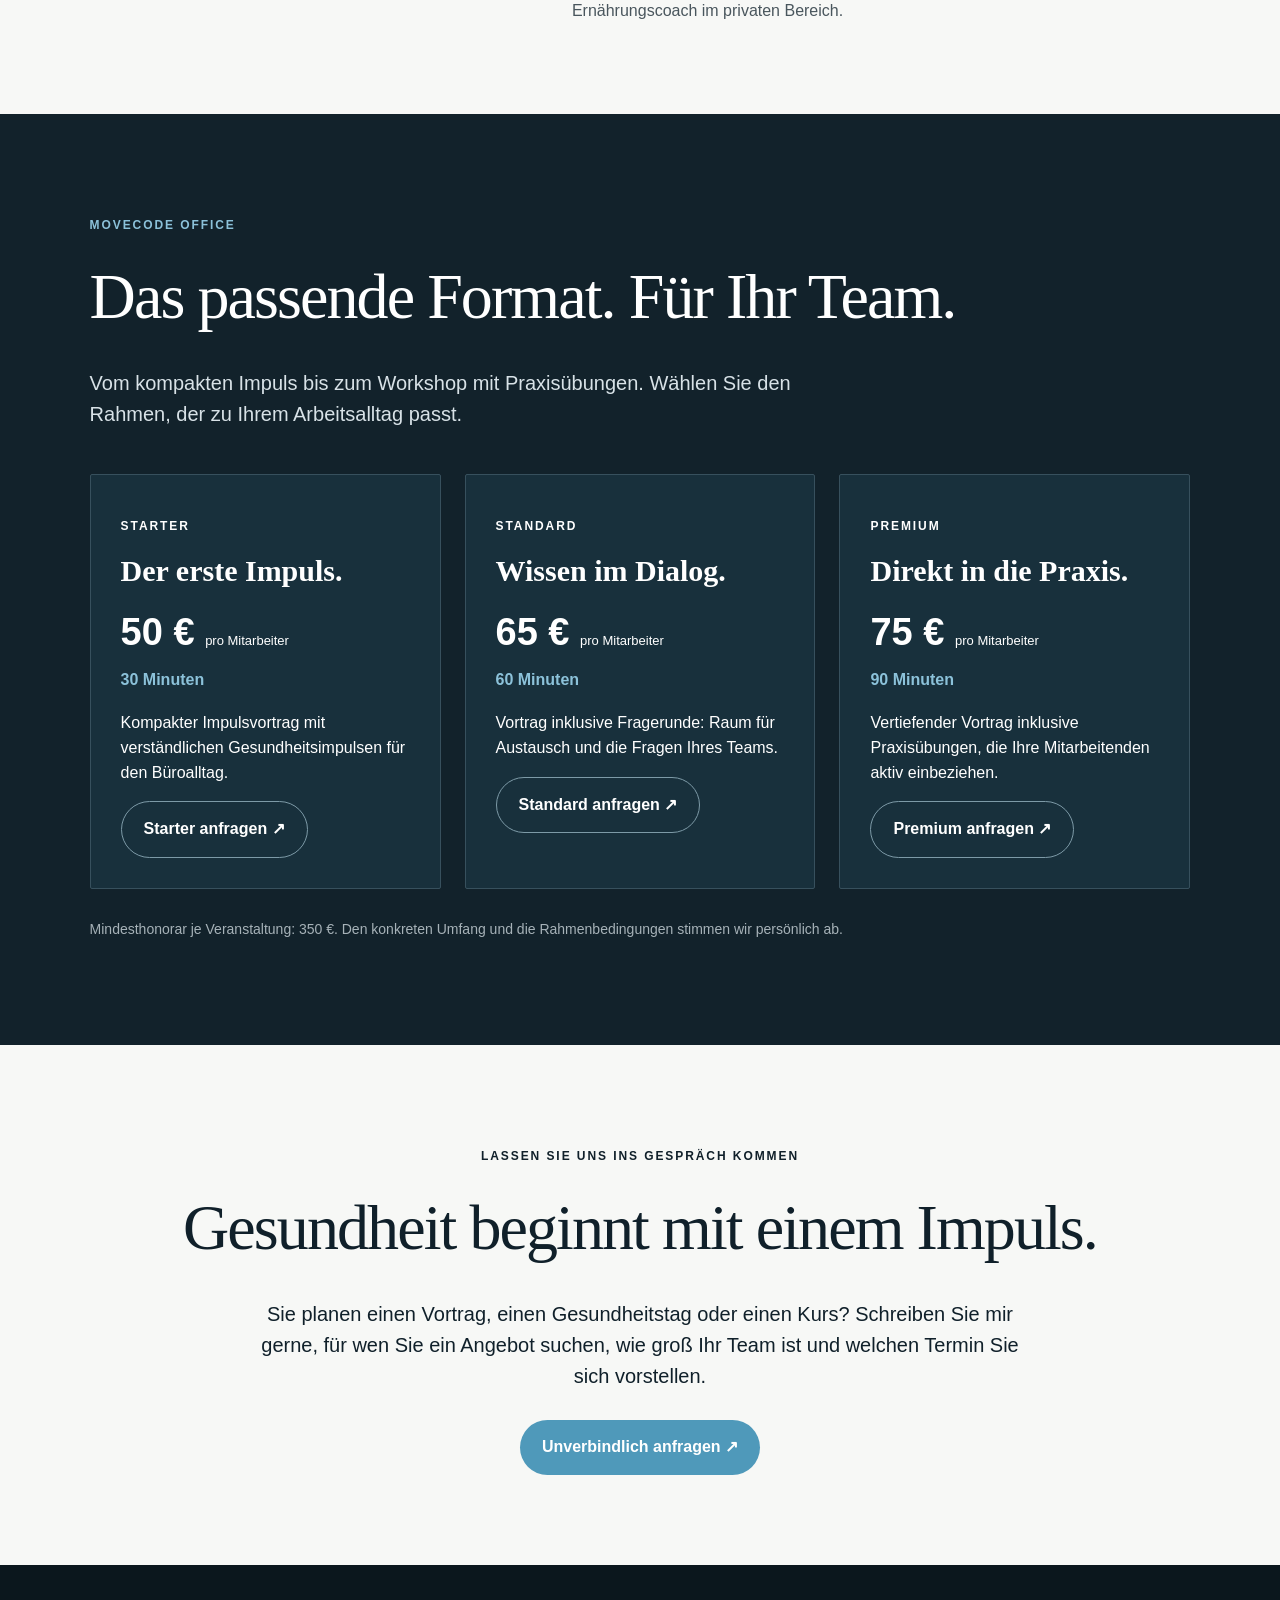
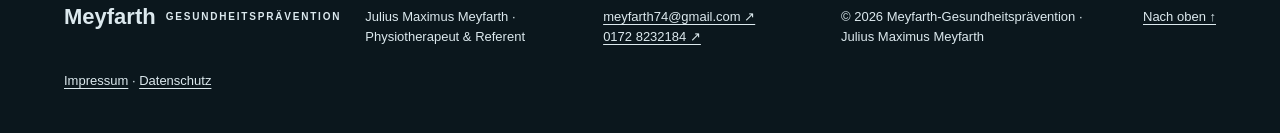
==== commit 8b3a5bf4: "Update image source in index.html" ====
--- a/index.html
+++ b/index.html
@@ -854,7 +854,7 @@
 
       <img
         class="portrait"
-        src="Picsart porträt.png"
+        src="portrait.png"
         alt="Porträt von Julius Maximus Meyfarth"
       >
 
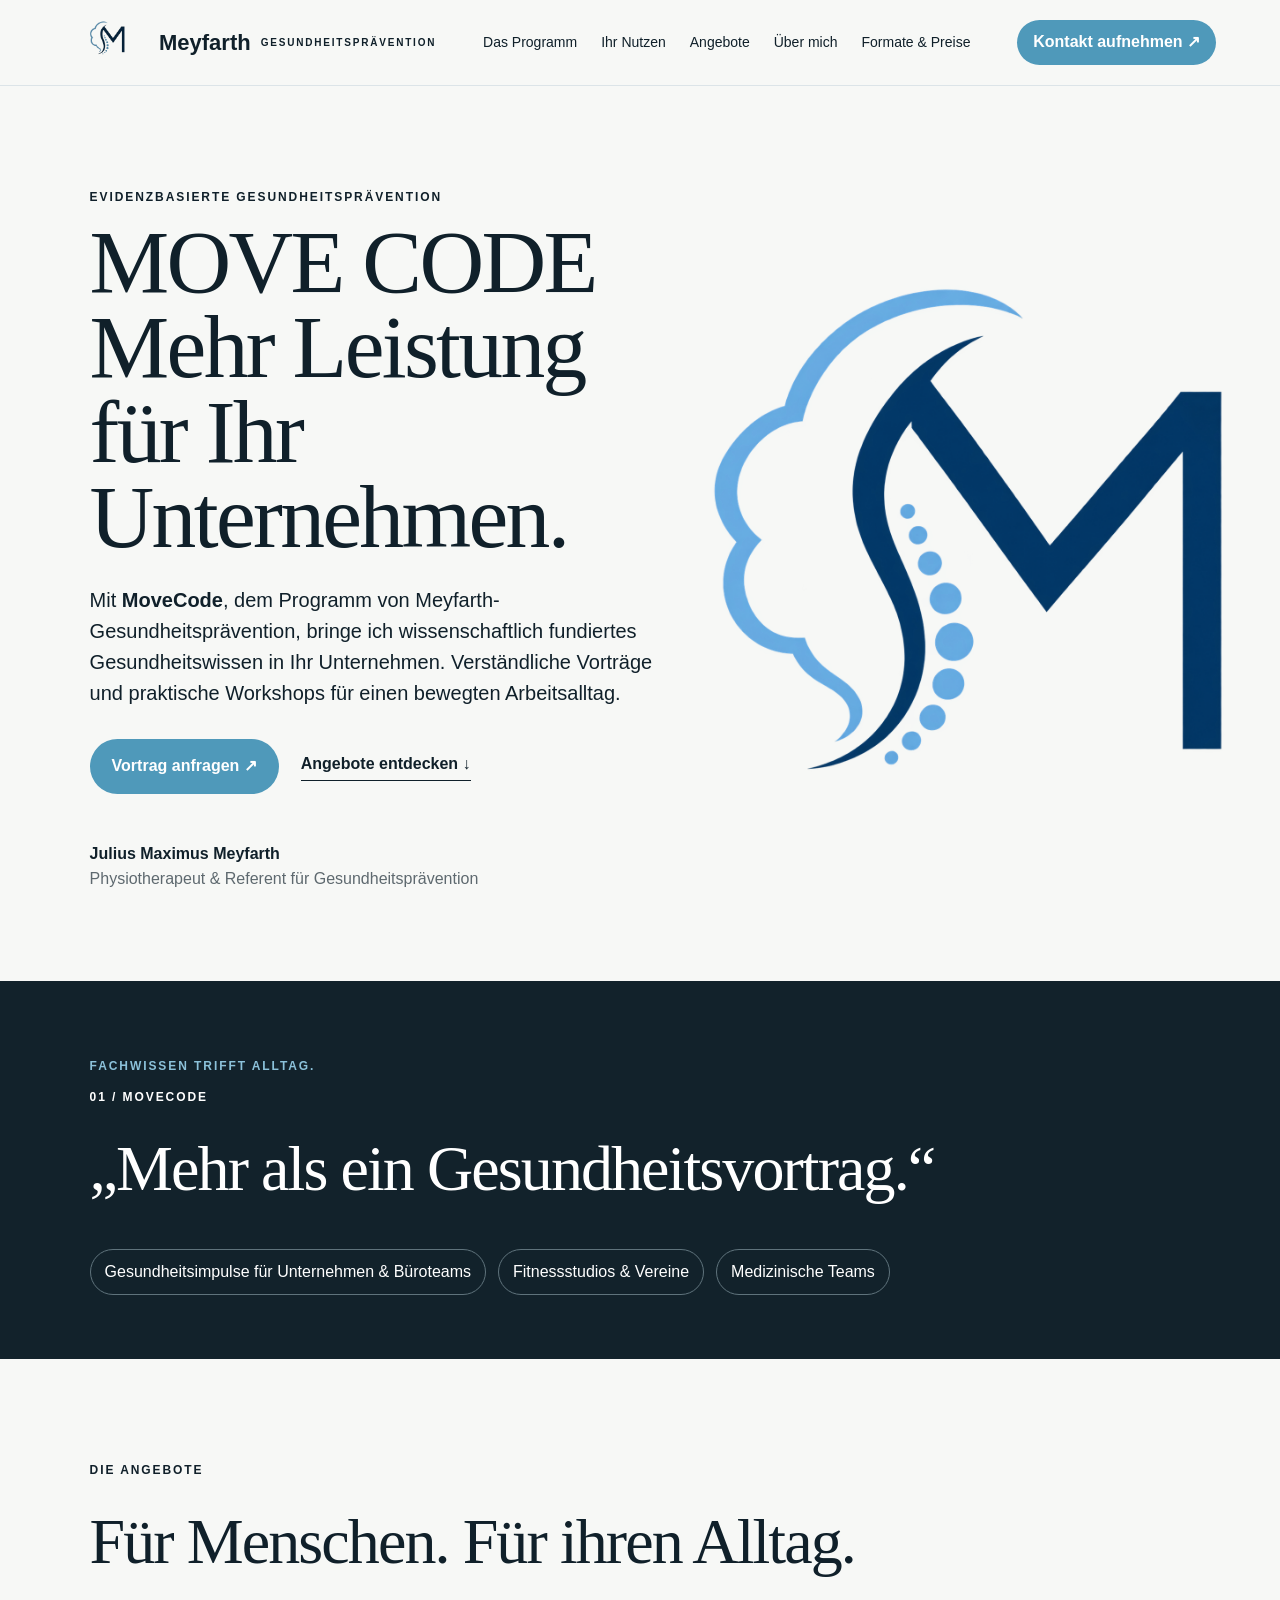
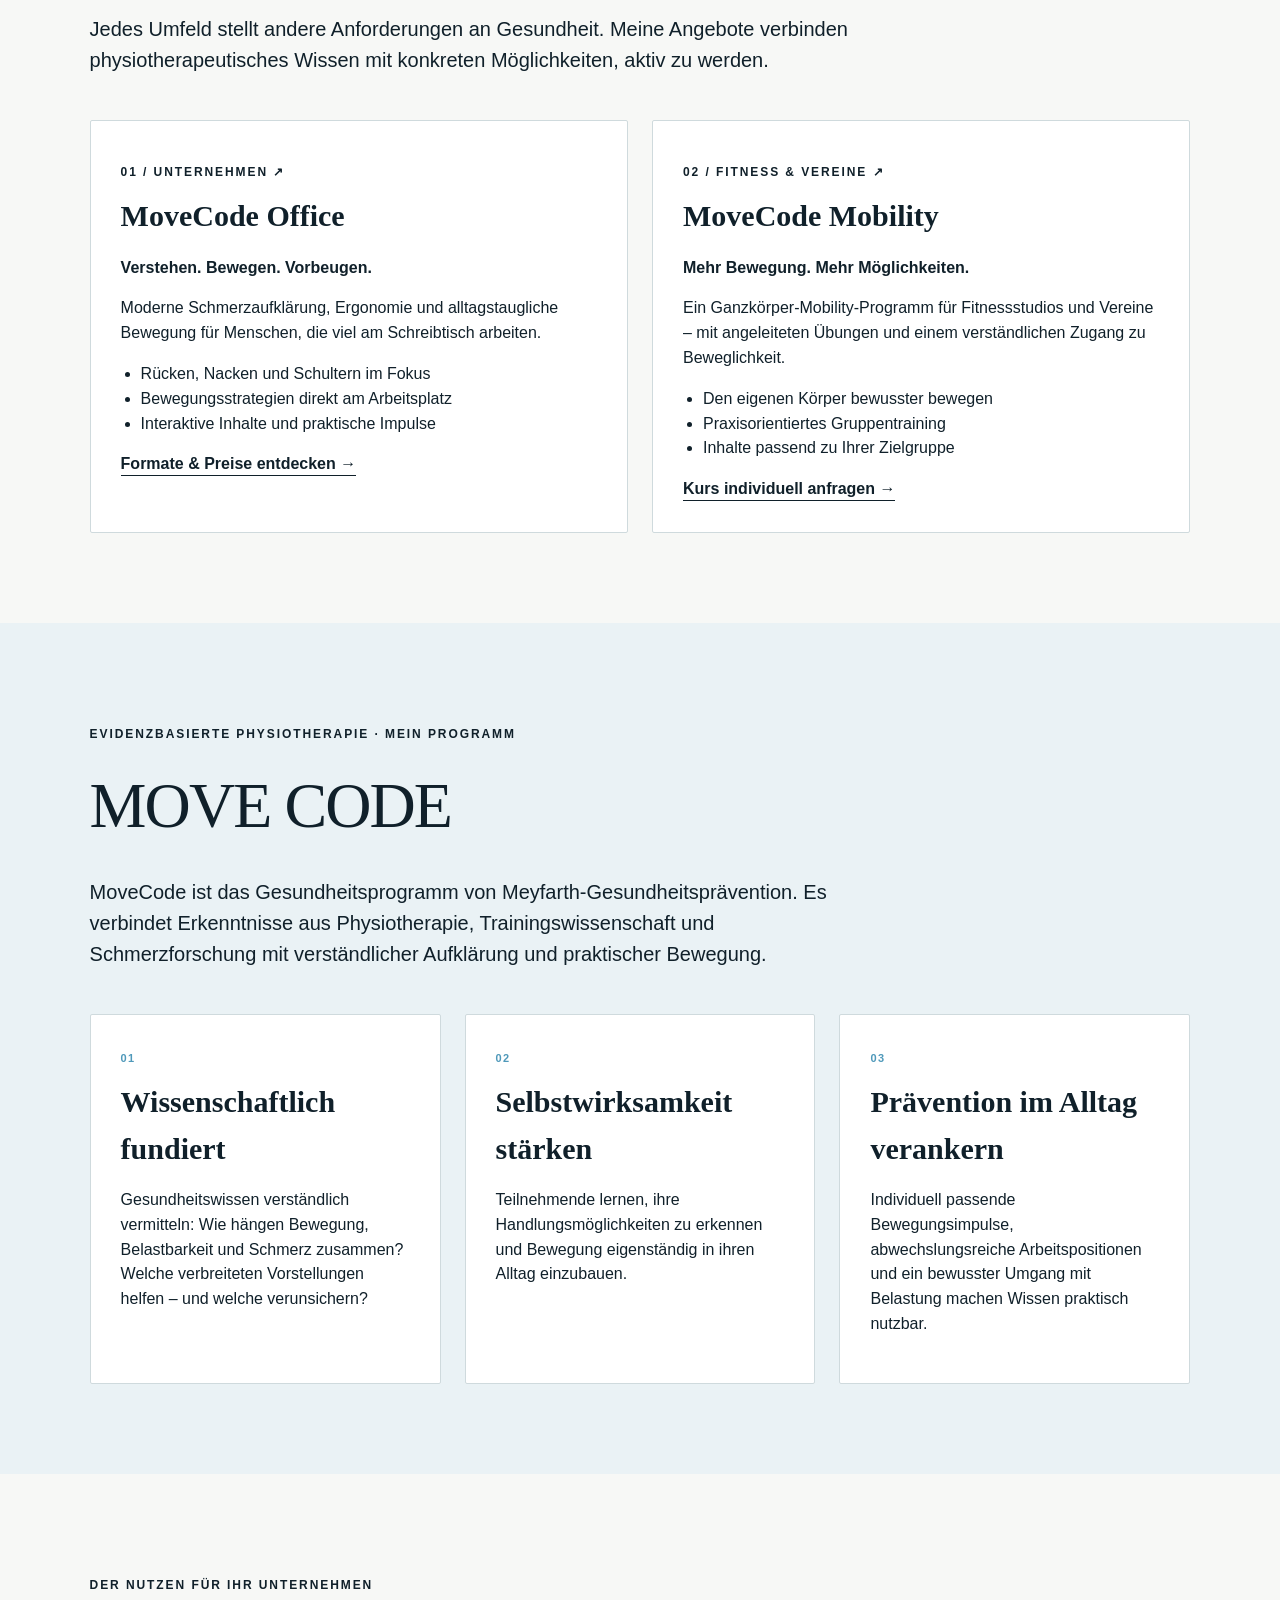
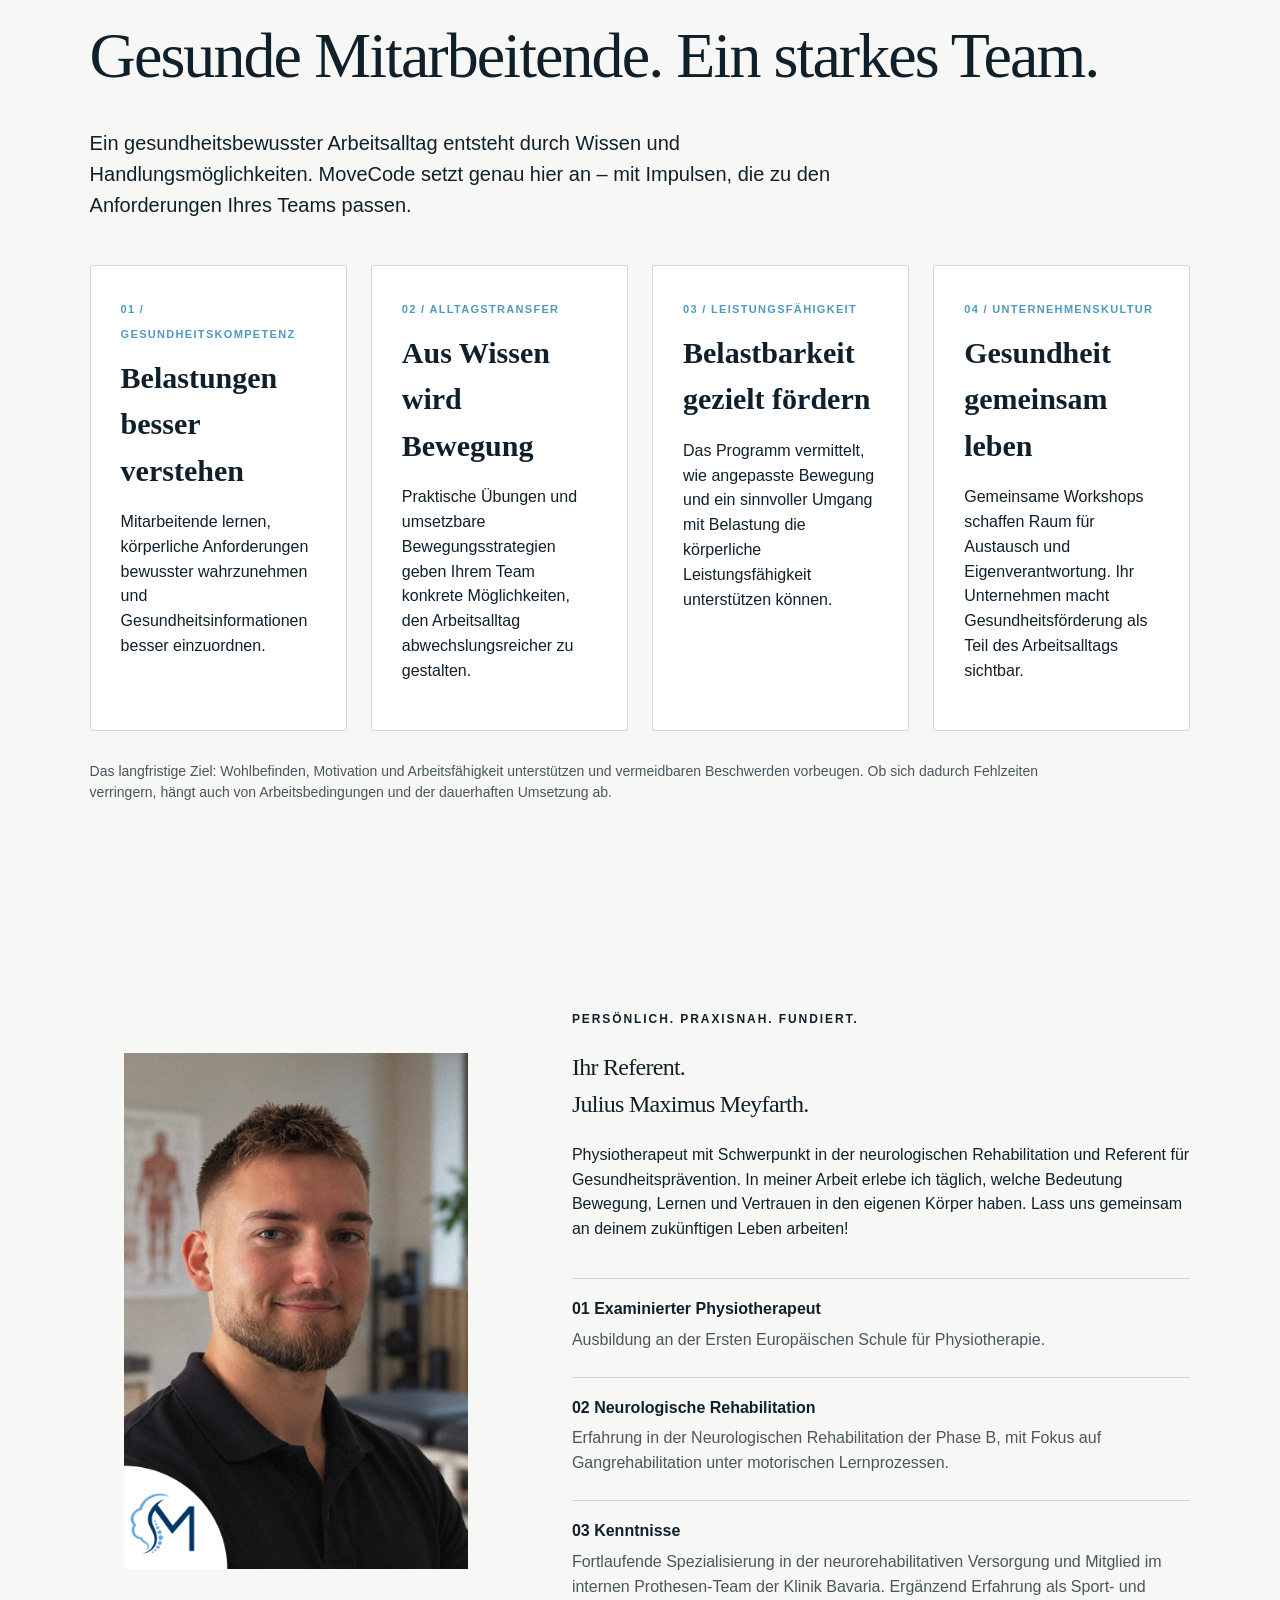
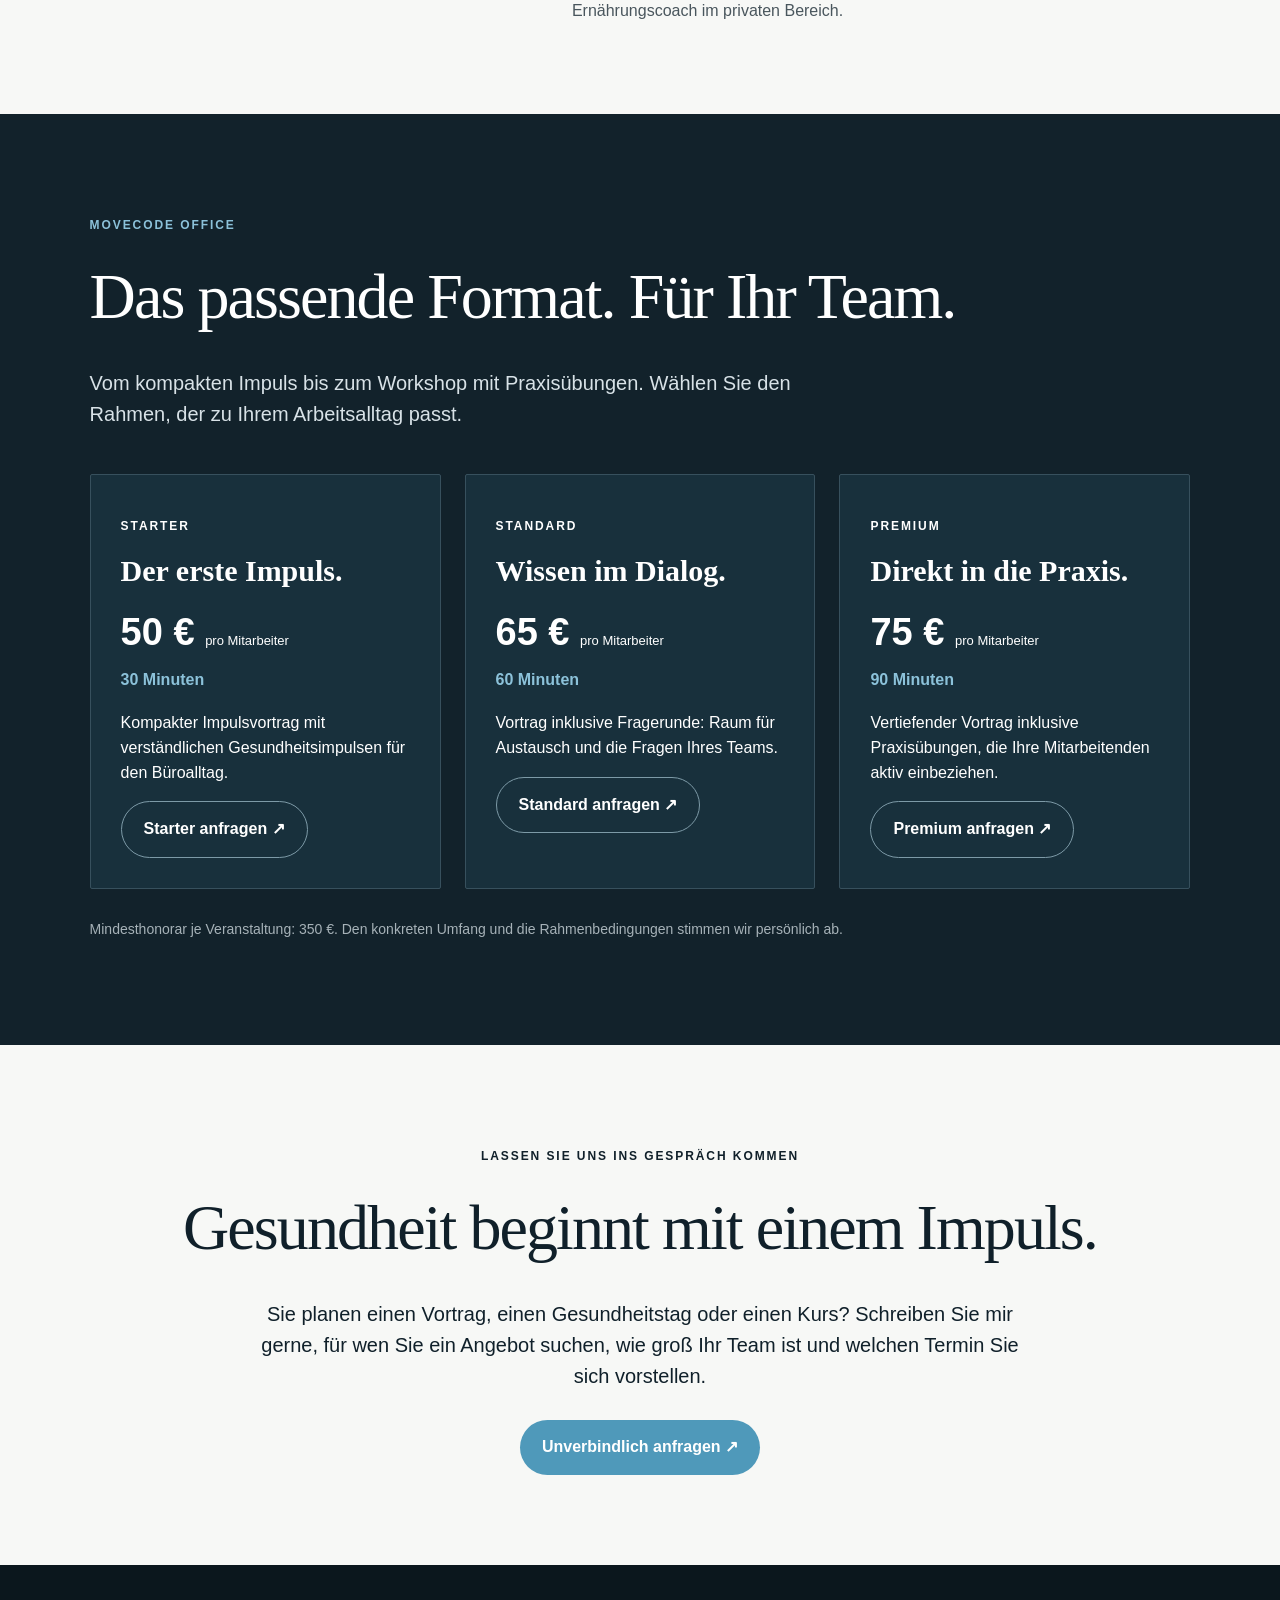
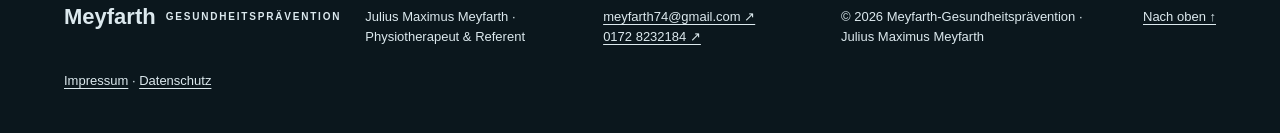
==== commit bf7bddd0: "Update section titles in index.html" ====
--- a/index.html
+++ b/index.html
@@ -668,11 +668,11 @@
   <section id="movecode" class="section pale">
 
     <p class="eyebrow">
-      MOVECODE · MEIN PROGRAMM
+      Evidenzbasierte Physiotherapie  · MEIN PROGRAMM
     </p>
 
     <h2>
-      Verstehen. Bewegen. Verändern.
+      MOVE CODE
     </h2>
 
     <p class="intro">
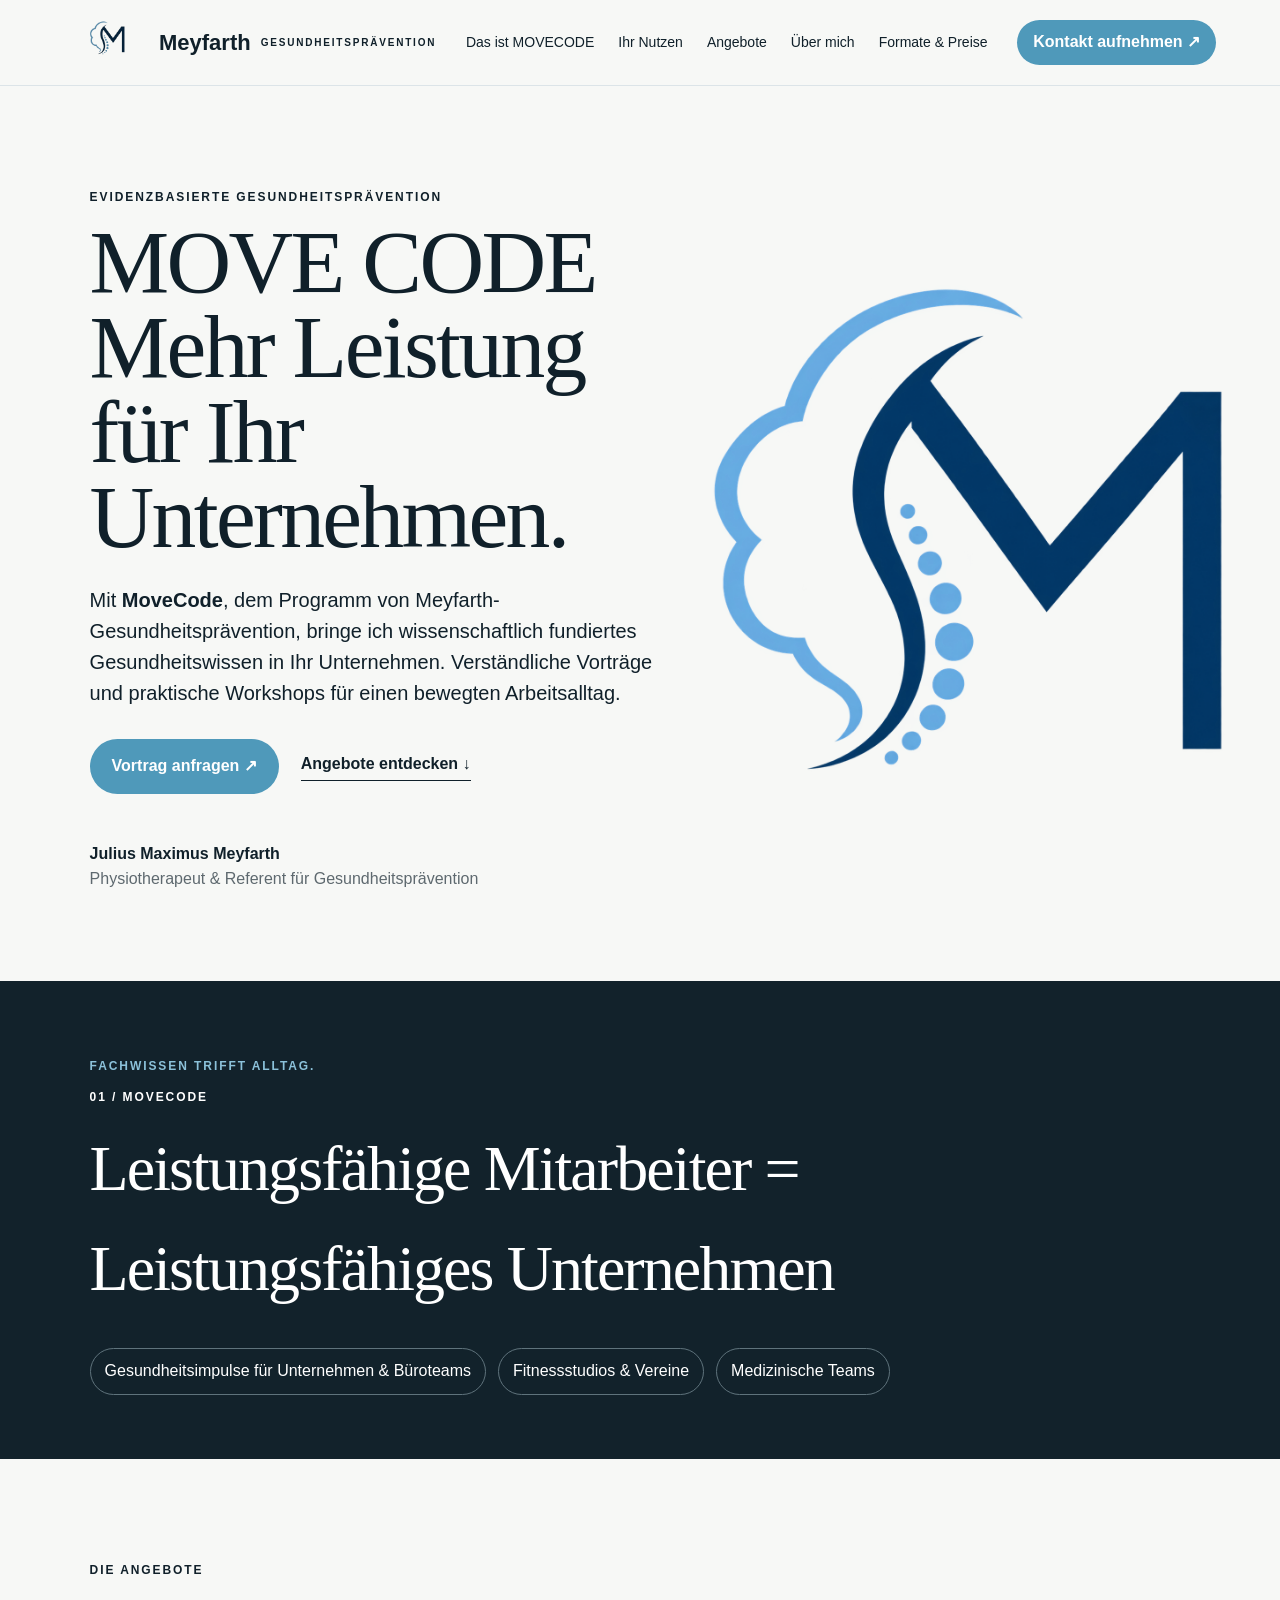
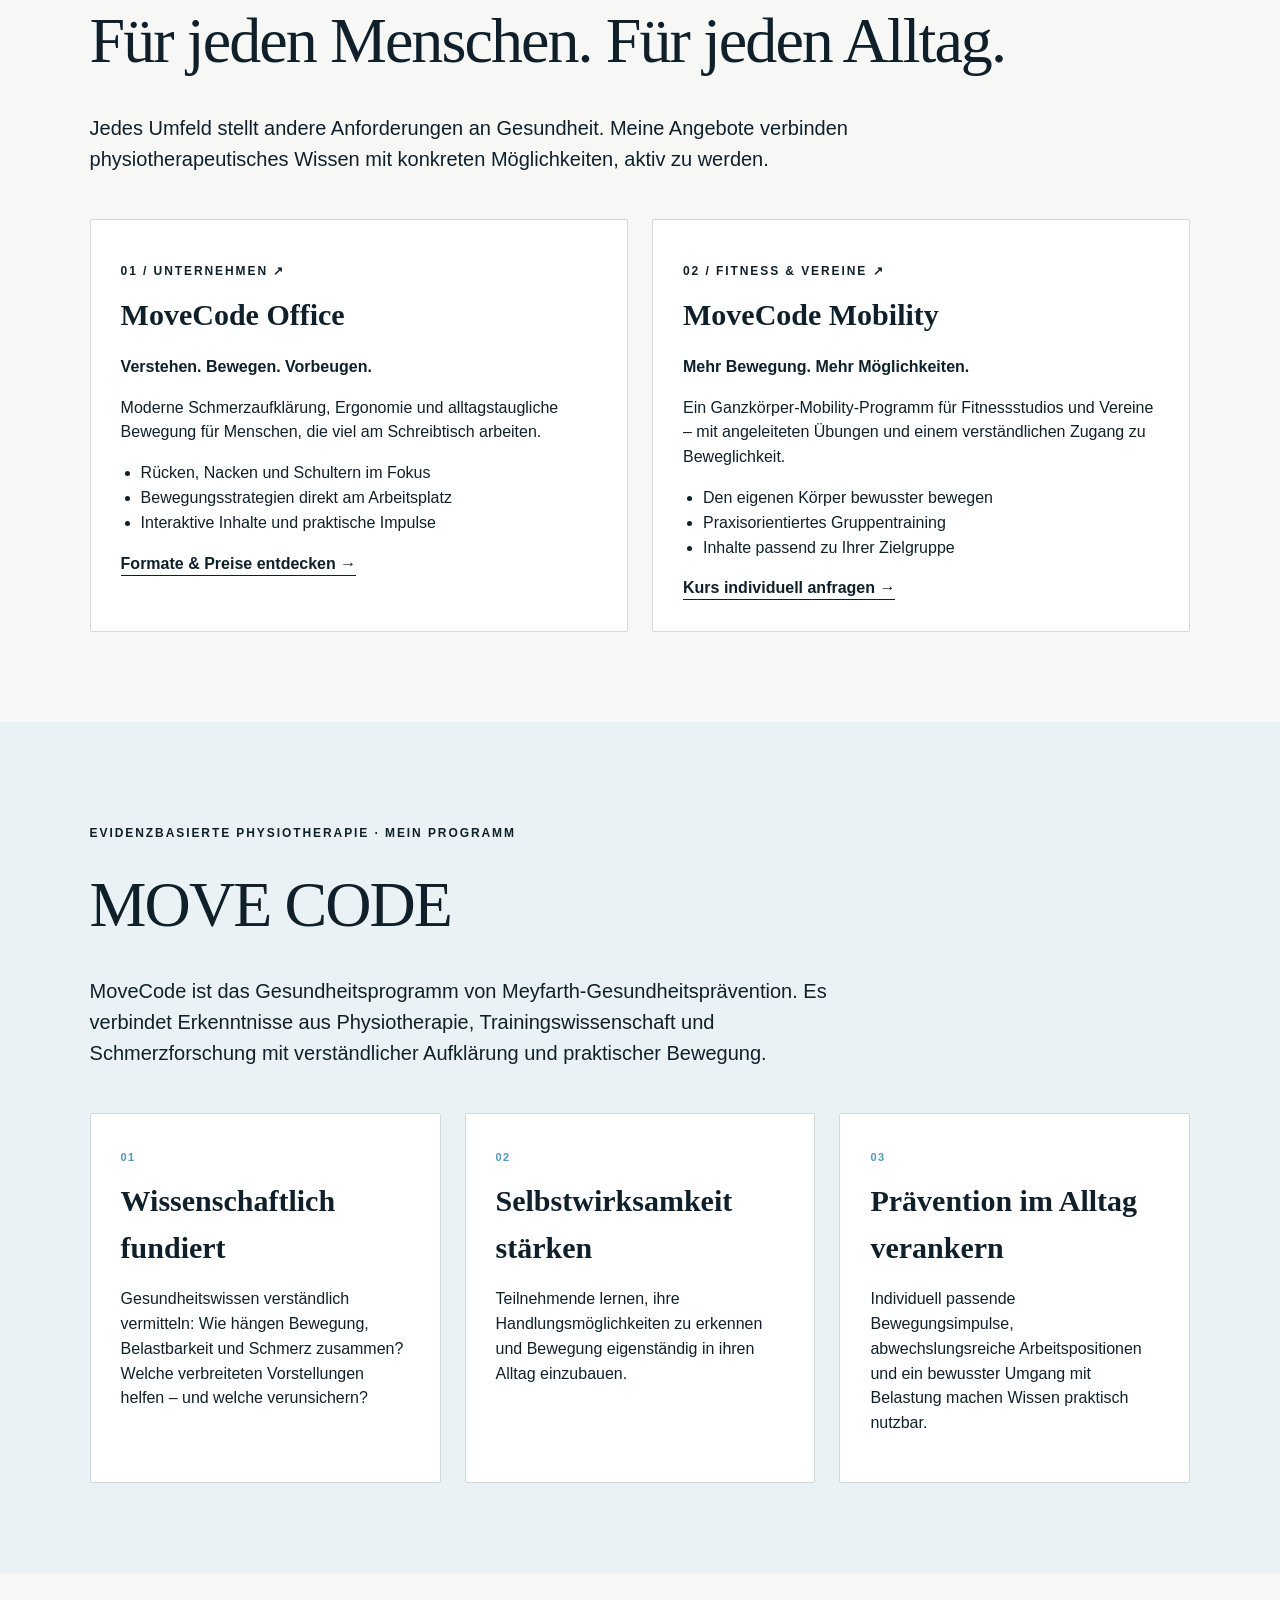
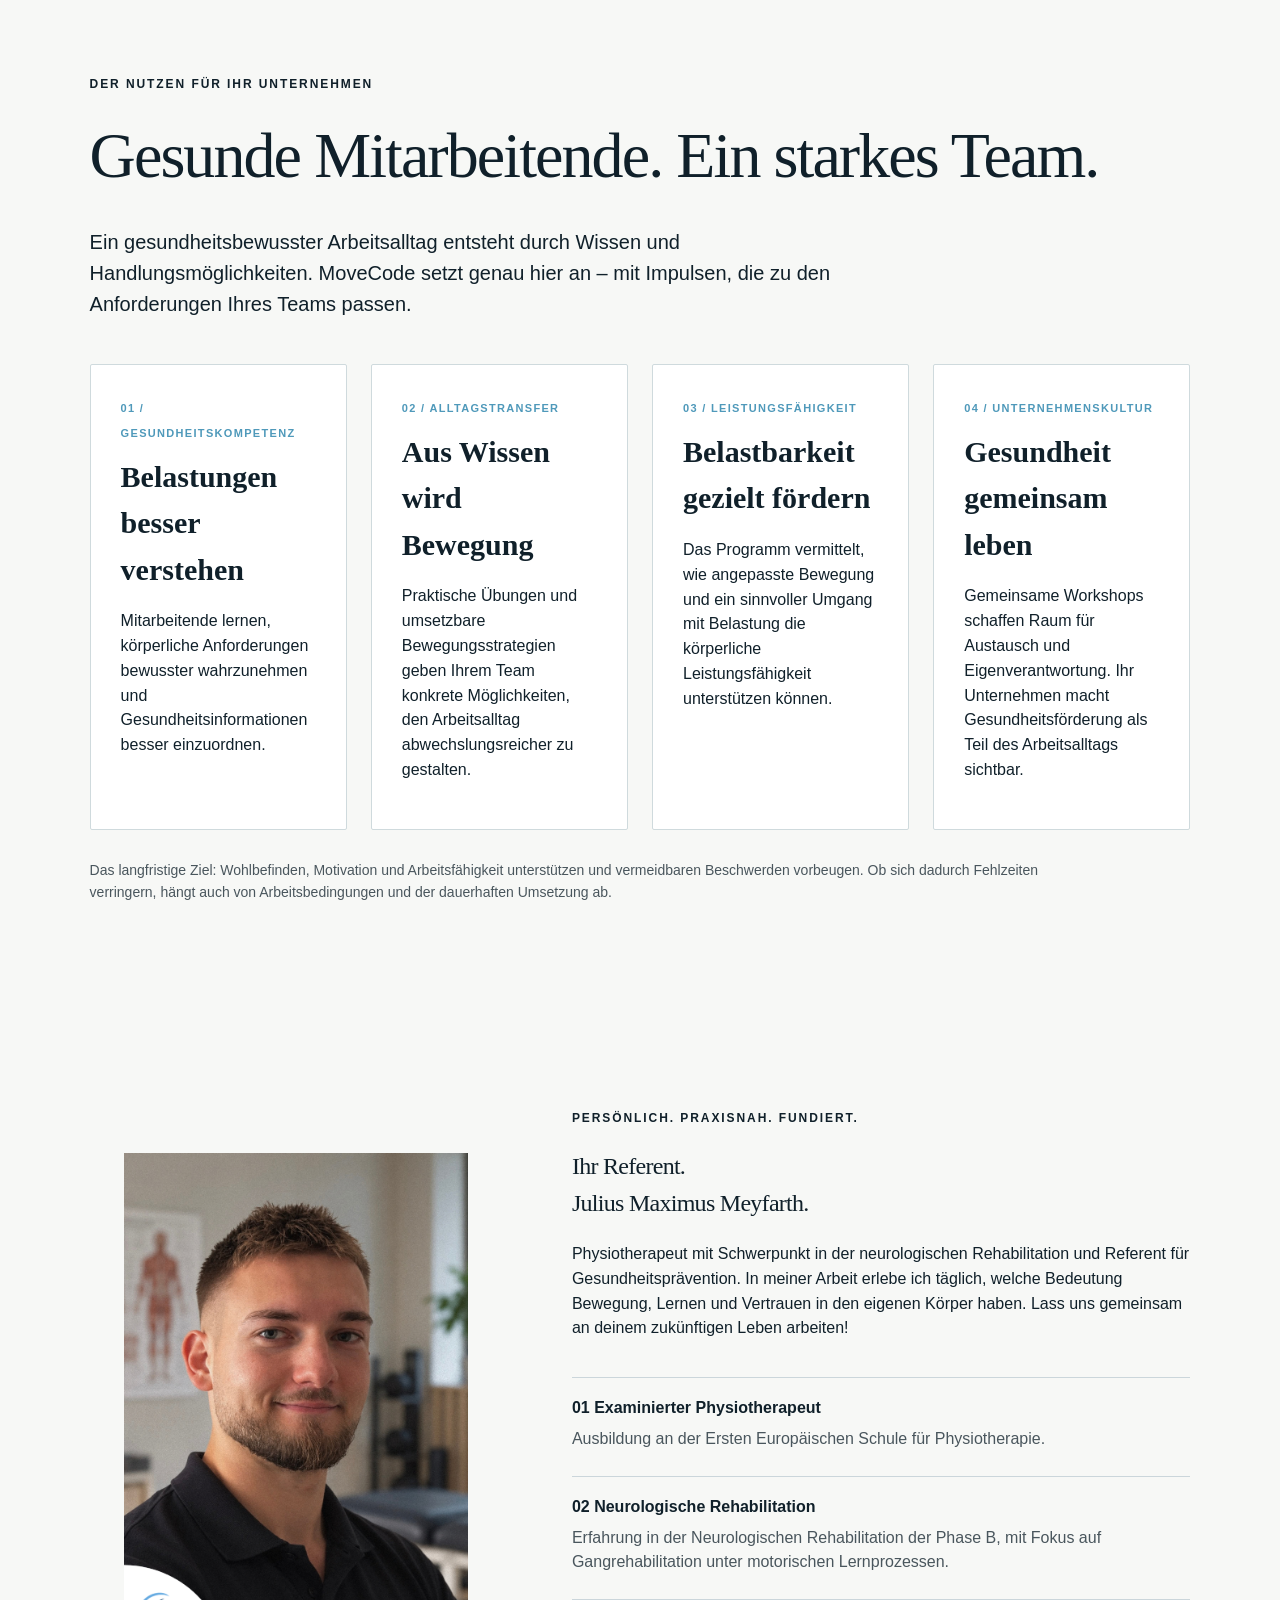
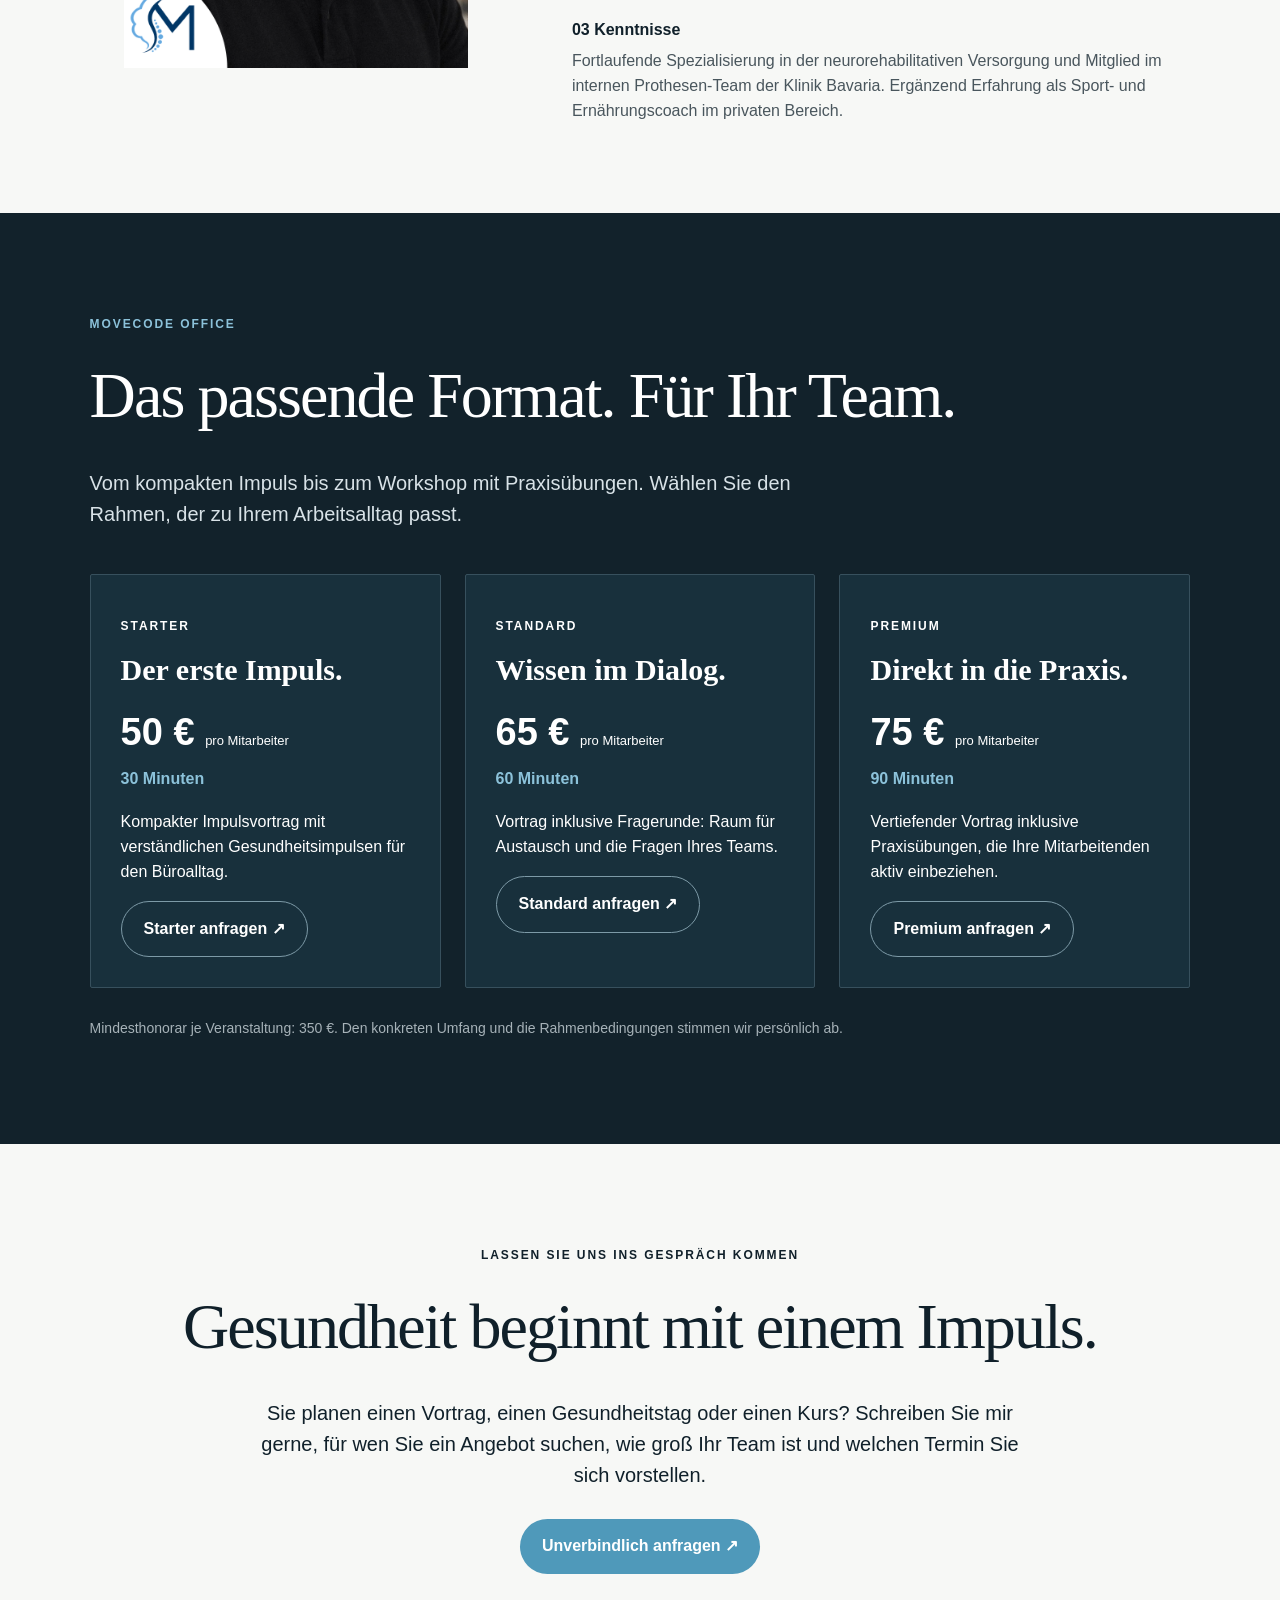
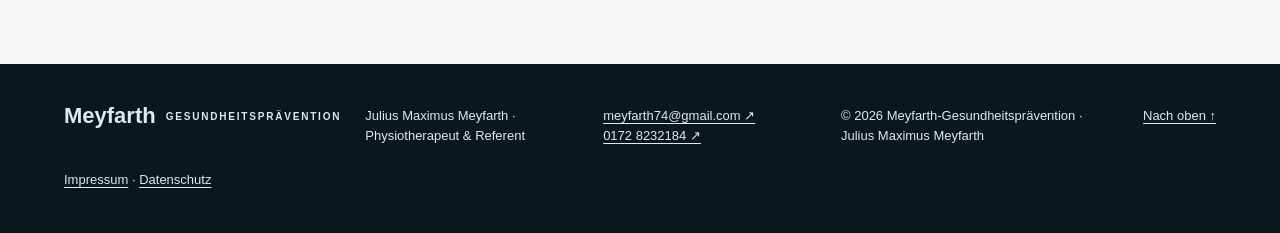
==== commit 7031ac8e: "Update text content in index.html" ====
--- a/index.html
+++ b/index.html
@@ -455,7 +455,7 @@
   </a>
 
   <nav>
-    <a href="#movecode">Das Programm</a>
+    <a href="#movecode">Das ist MOVECODE</a>
     <a href="#nutzen">Ihr Nutzen</a>
     <a href="#angebote">Angebote</a>
     <a href="#ueber-mich">Über mich</a>
@@ -549,7 +549,7 @@
       </p>
 
       <h2>
-        „Mehr als ein Gesundheitsvortrag.“
+        Leistungsfähige Mitarbeiter = Leistungsfähiges Unternehmen
       </h2>
 
     </div>
@@ -583,7 +583,7 @@
     </p>
 
     <h2>
-      Für Menschen. Für ihren Alltag.
+      Für jeden Menschen. Für jeden Alltag.
     </h2>
 
     <p class="intro">
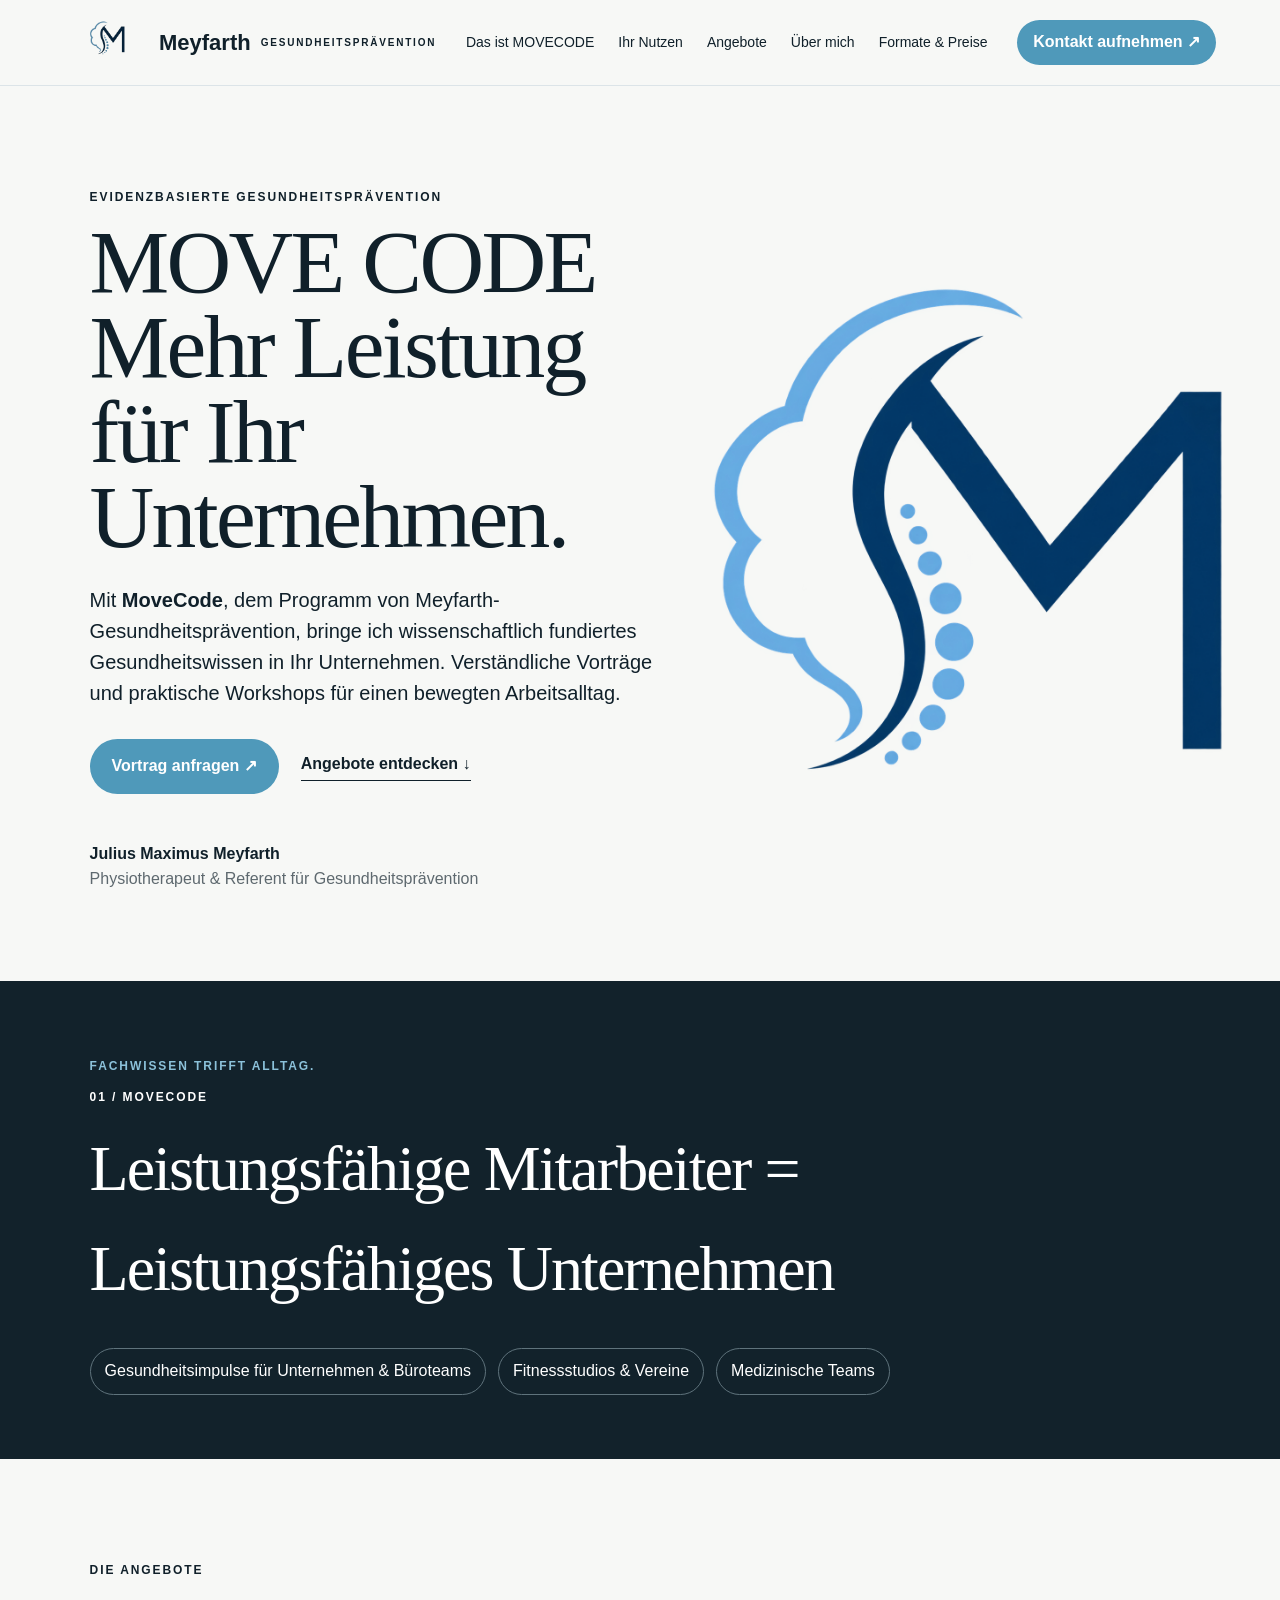
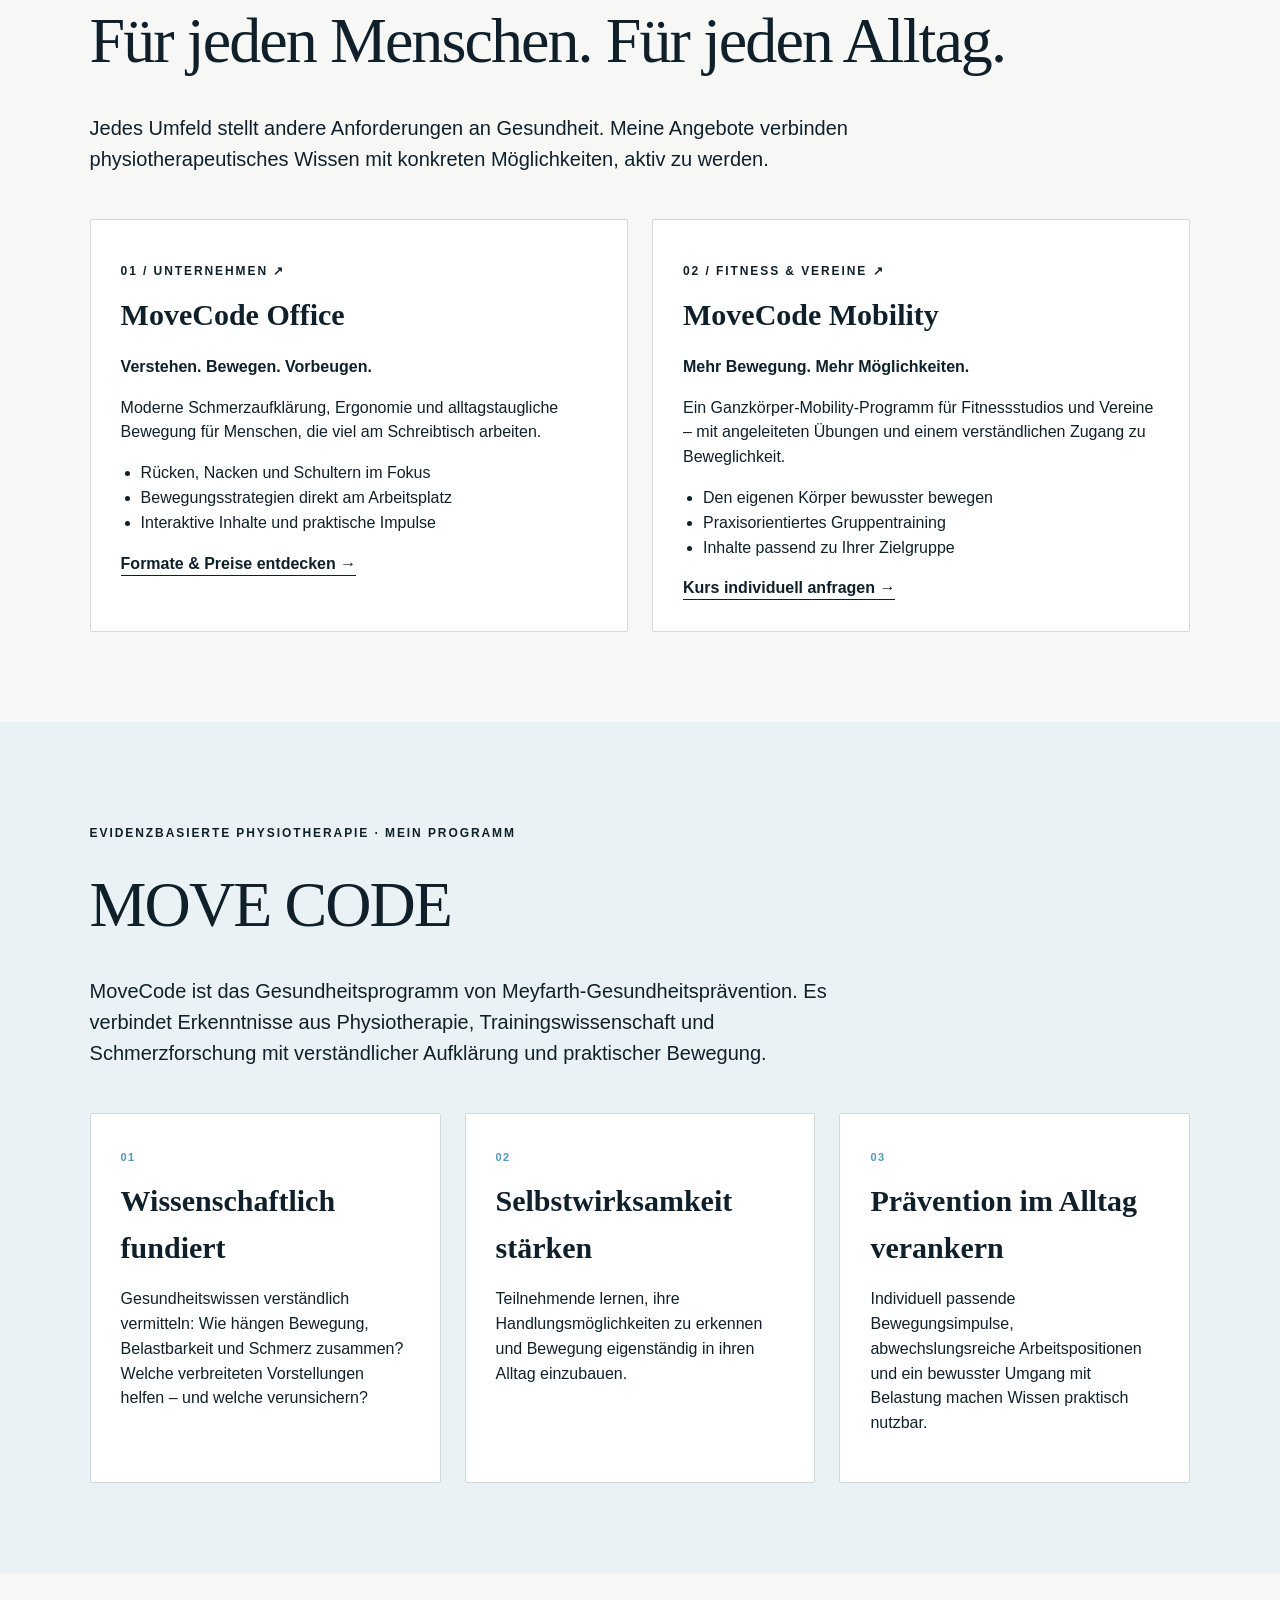
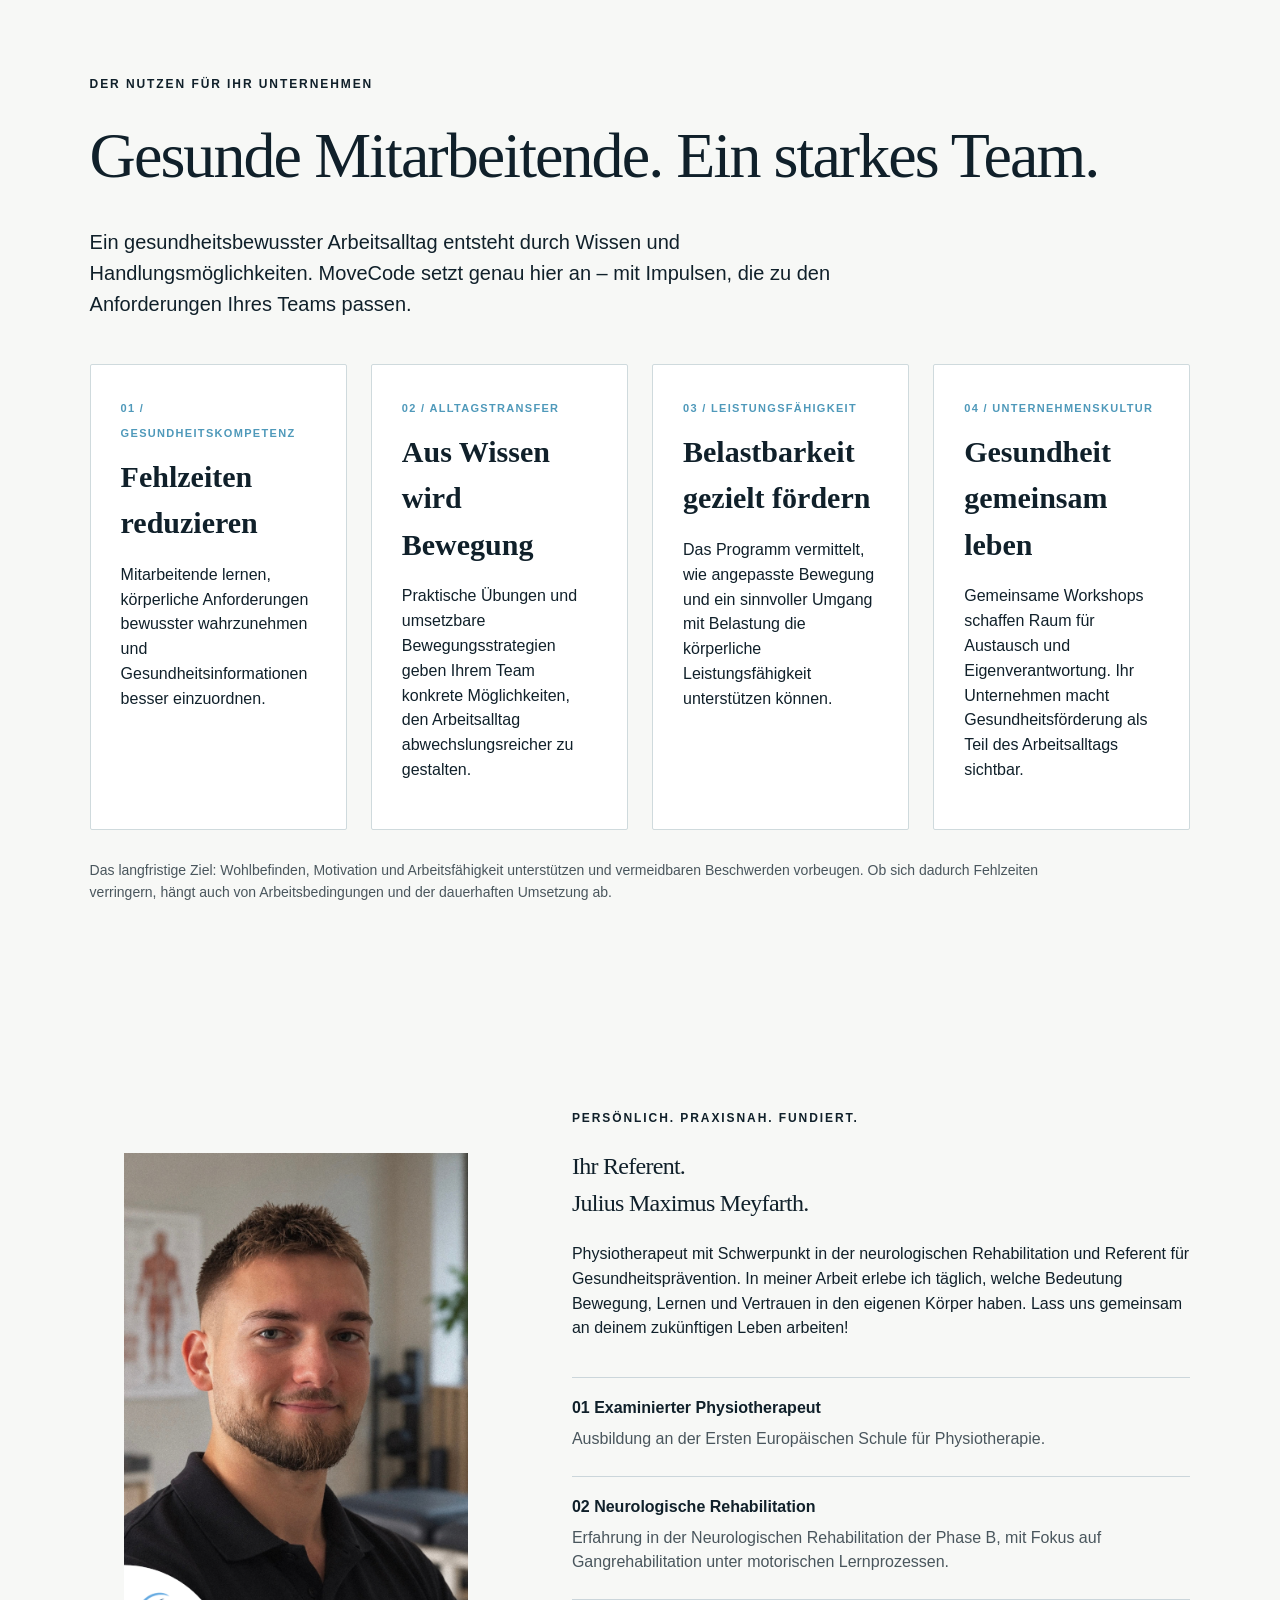
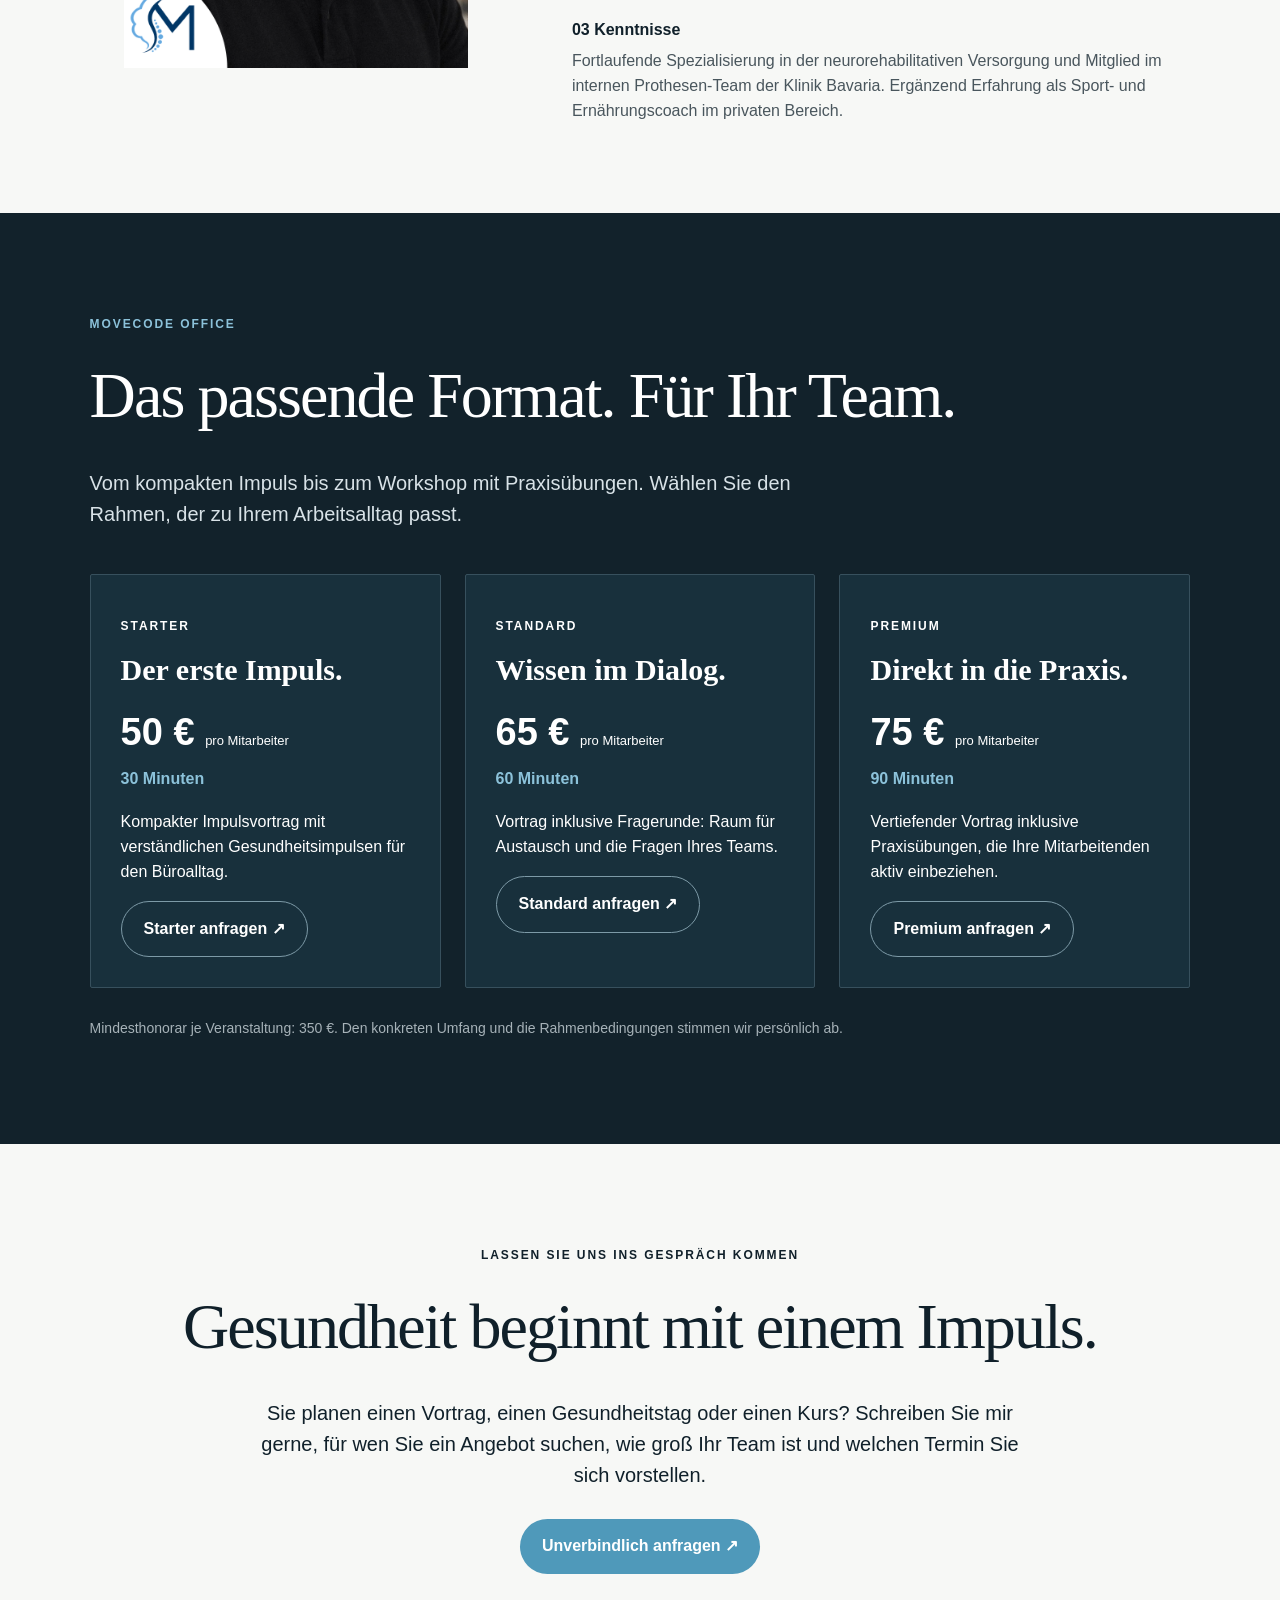
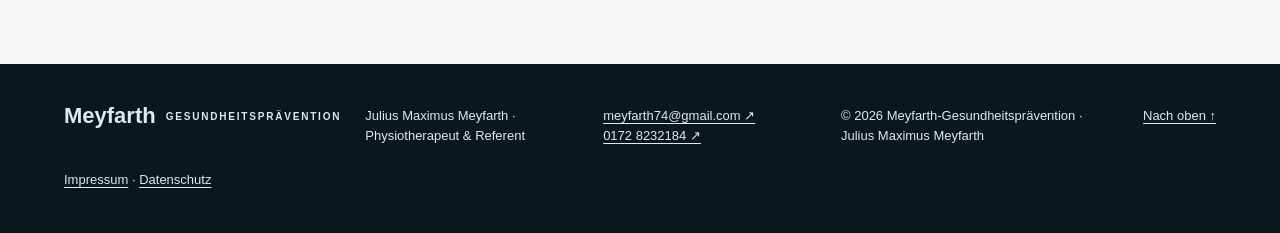
==== commit f55b8666: "Change heading from 'Belastungen besser verstehen' to 'Fehlzeiten reduzieren'" ====
--- a/index.html
+++ b/index.html
@@ -770,7 +770,7 @@
         </span>
 
         <h3>
-          Belastungen besser verstehen
+          Fehlzeiten reduzieren
         </h3>
 
         <p>
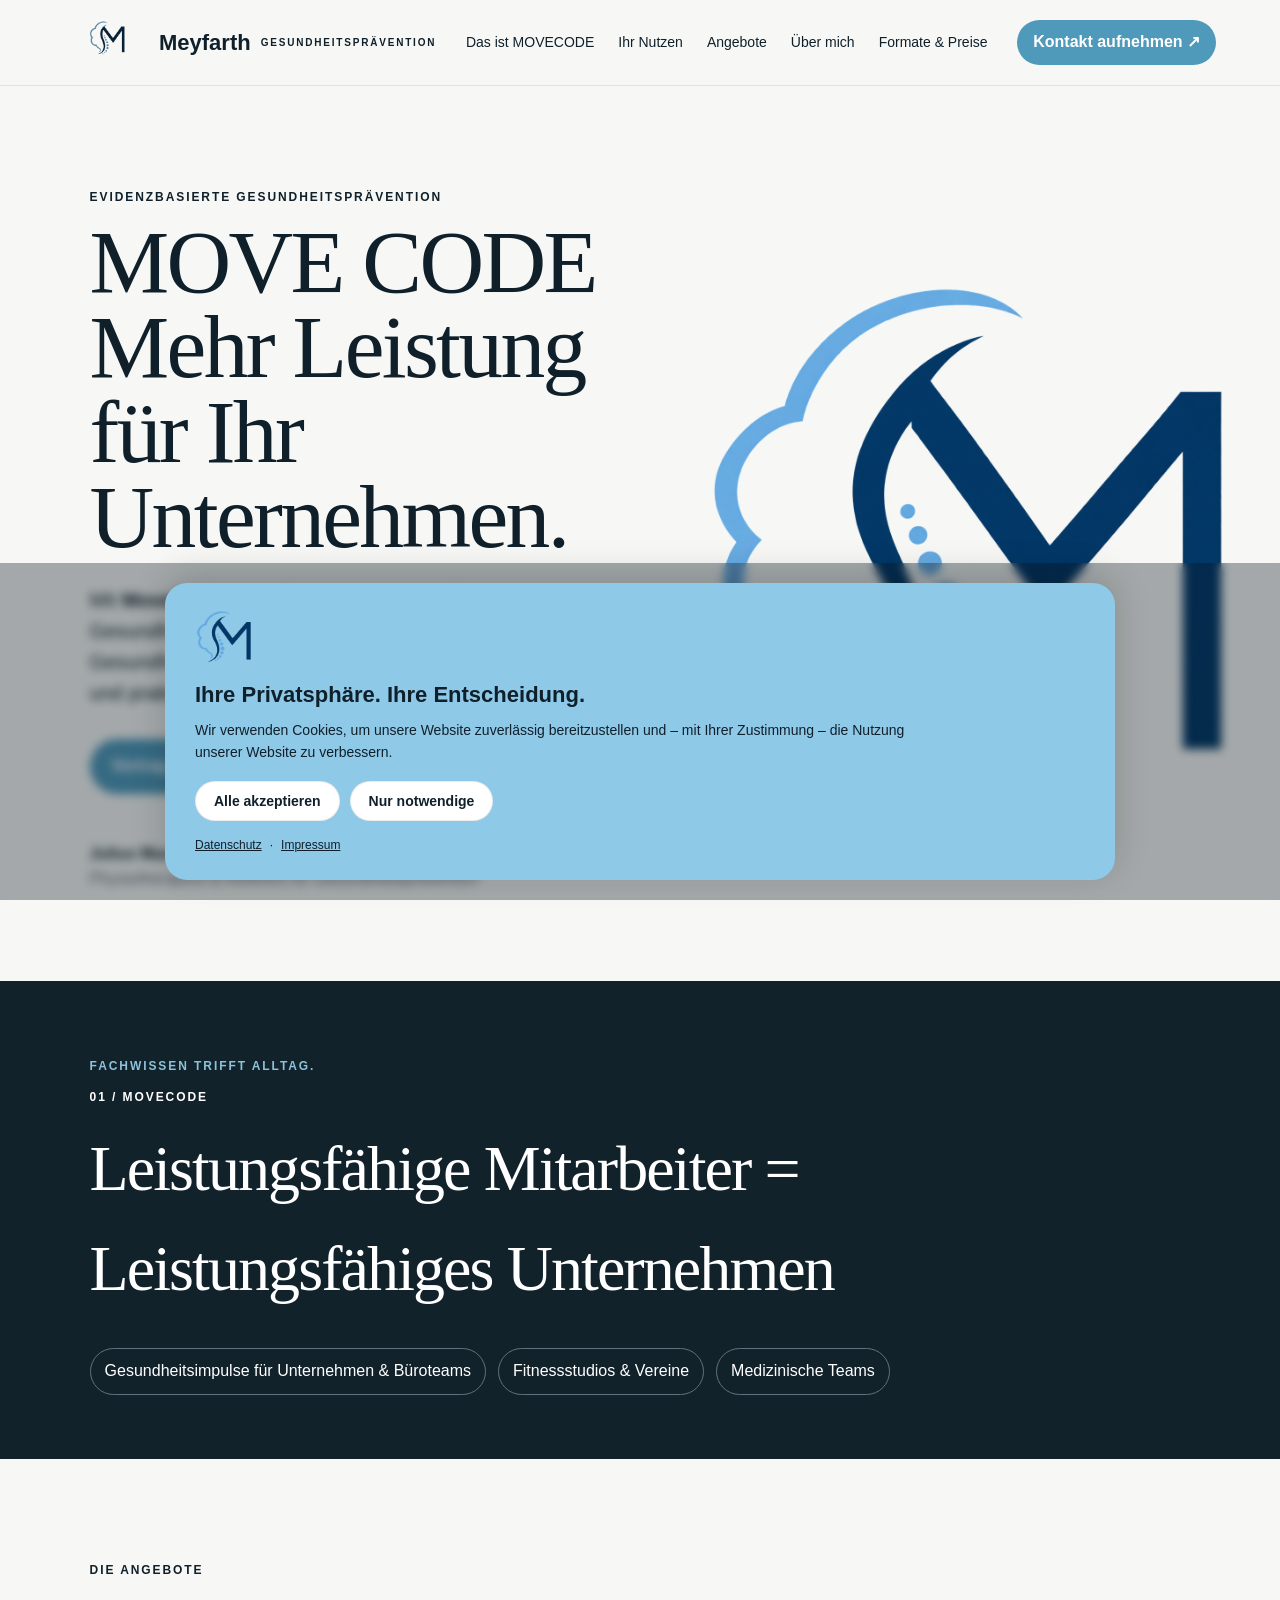
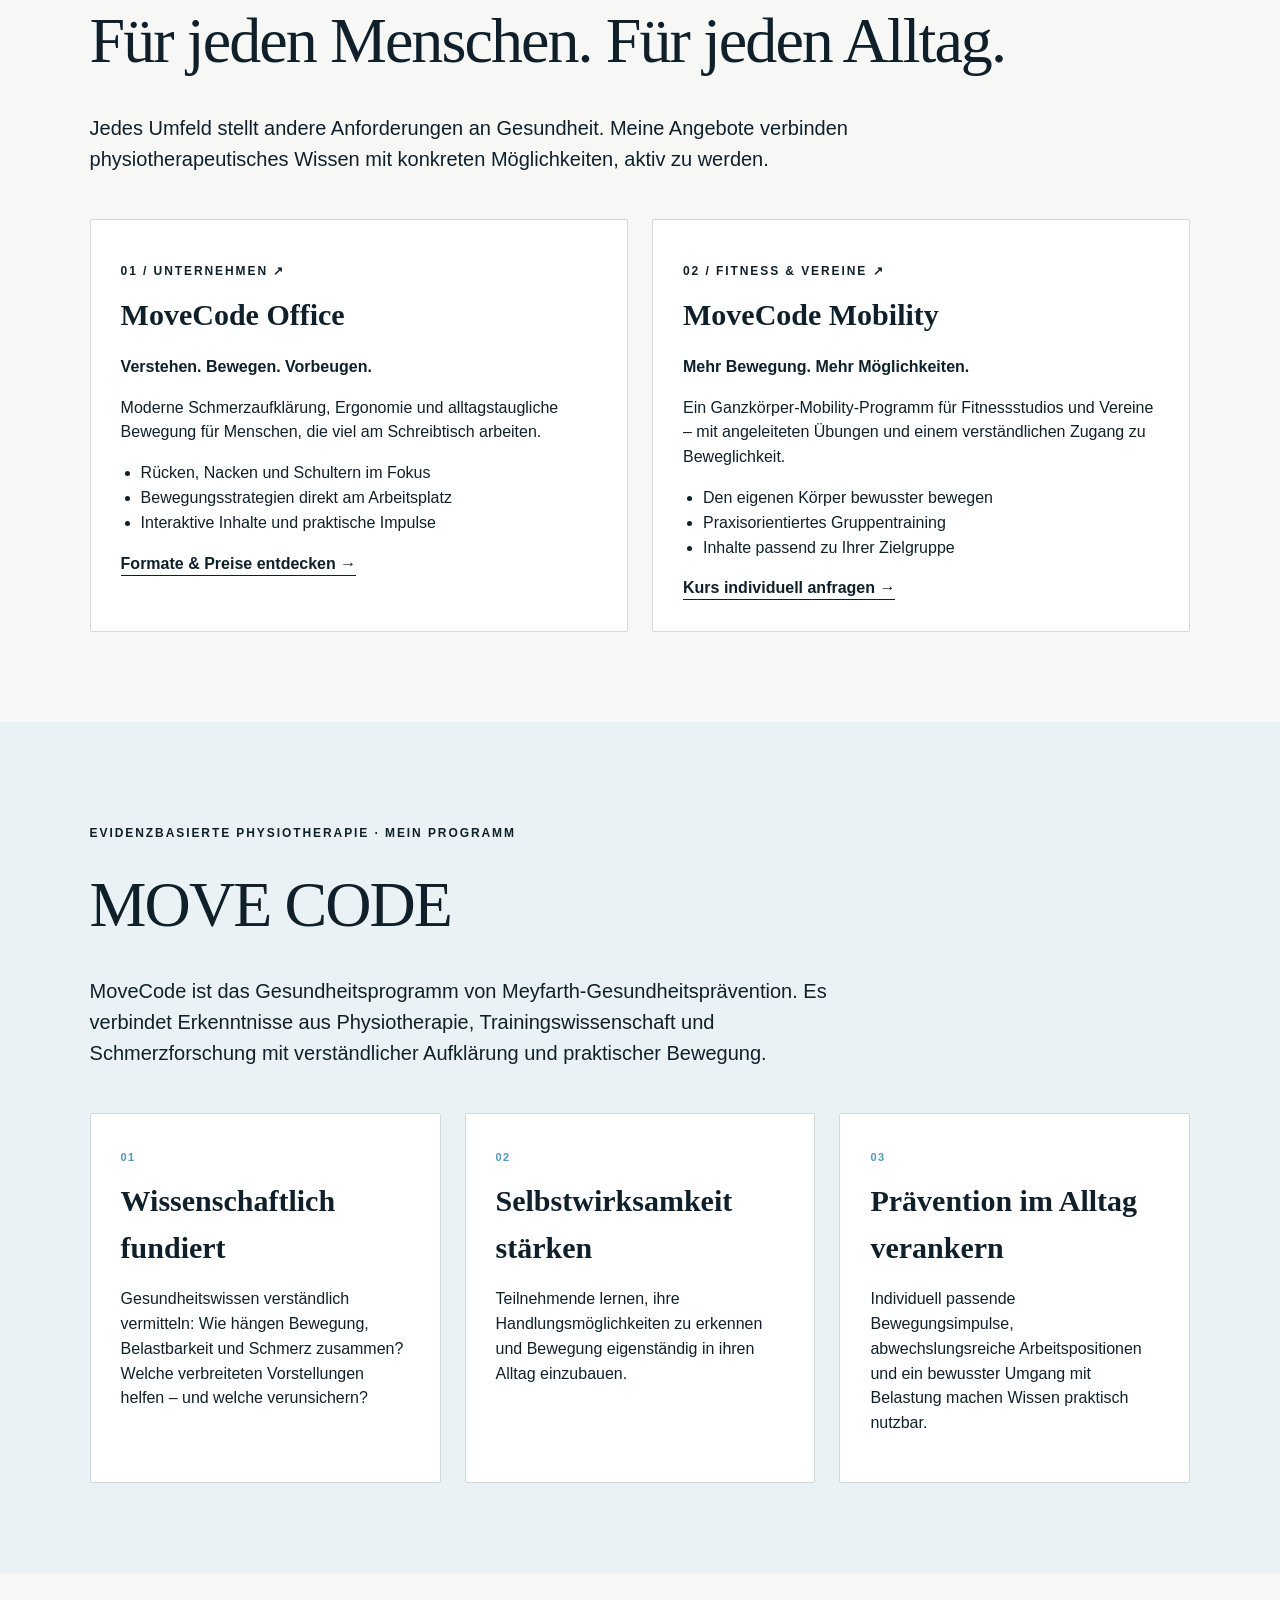
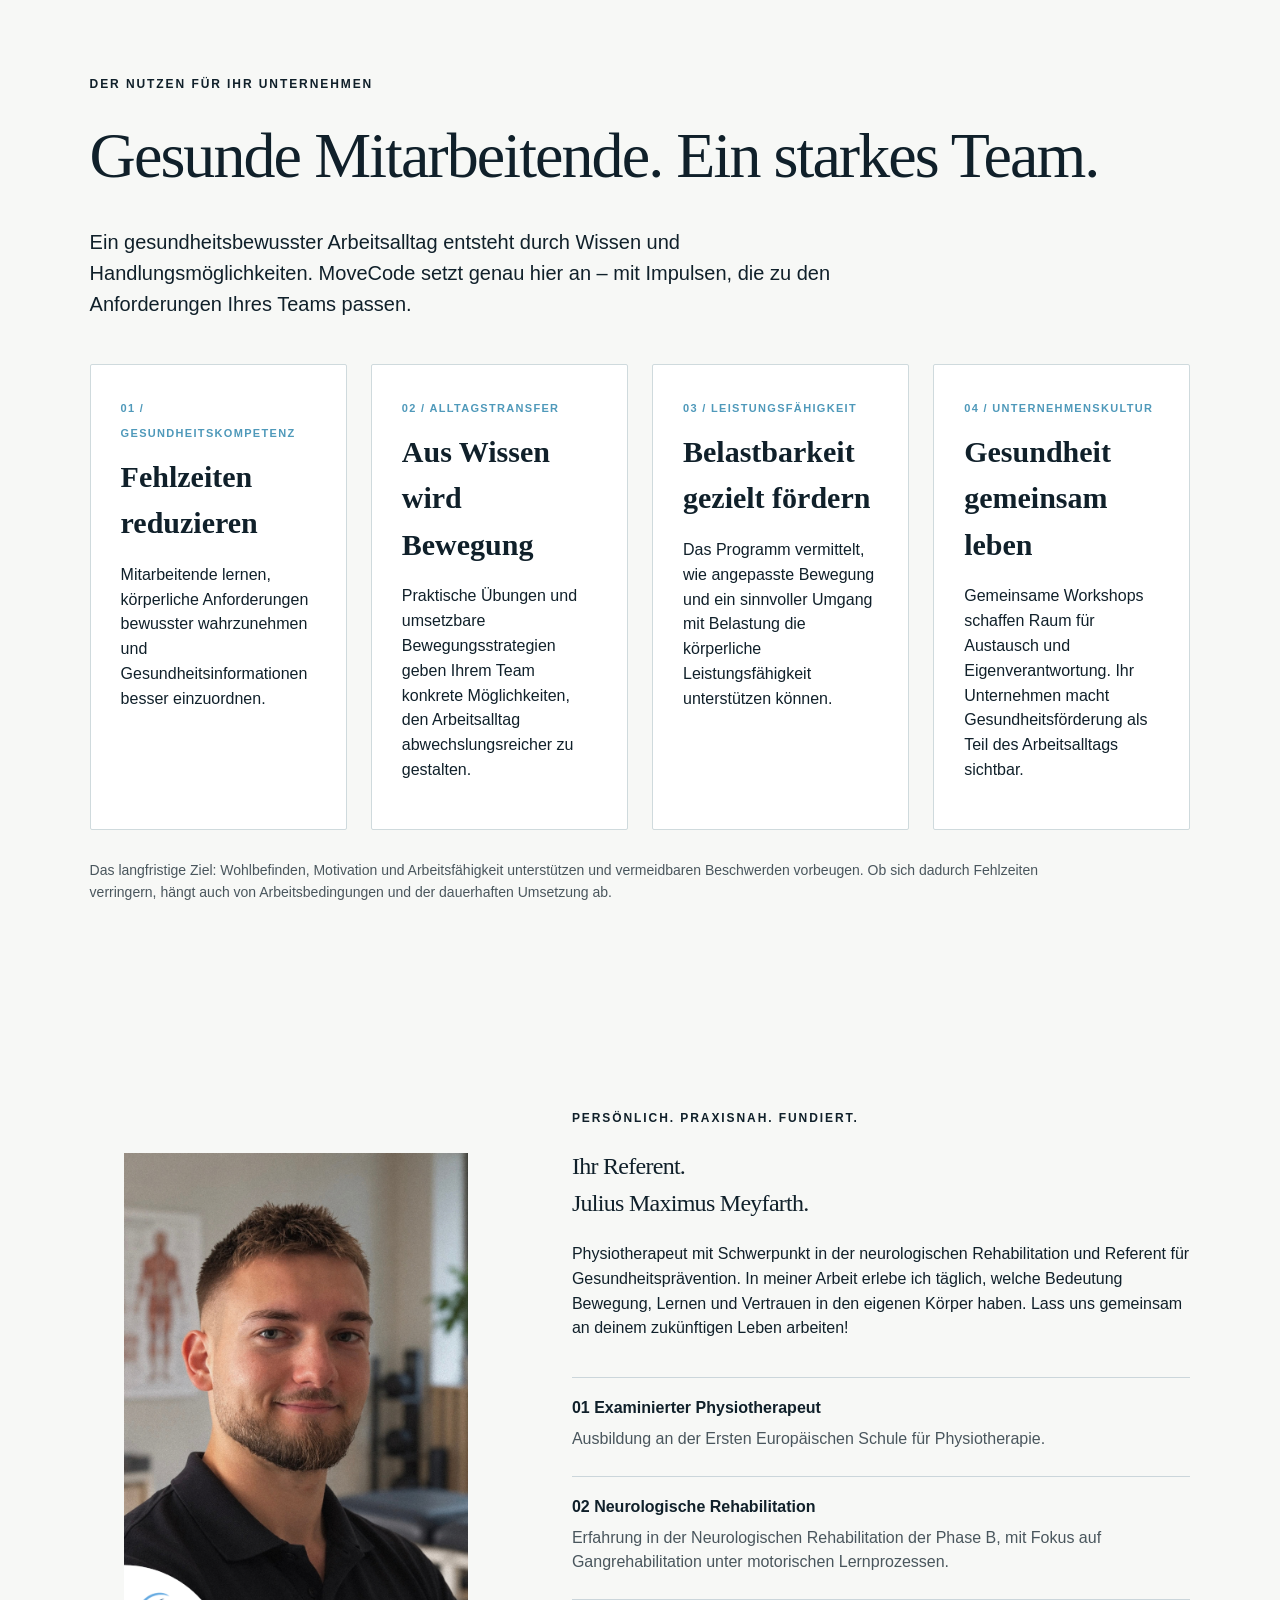
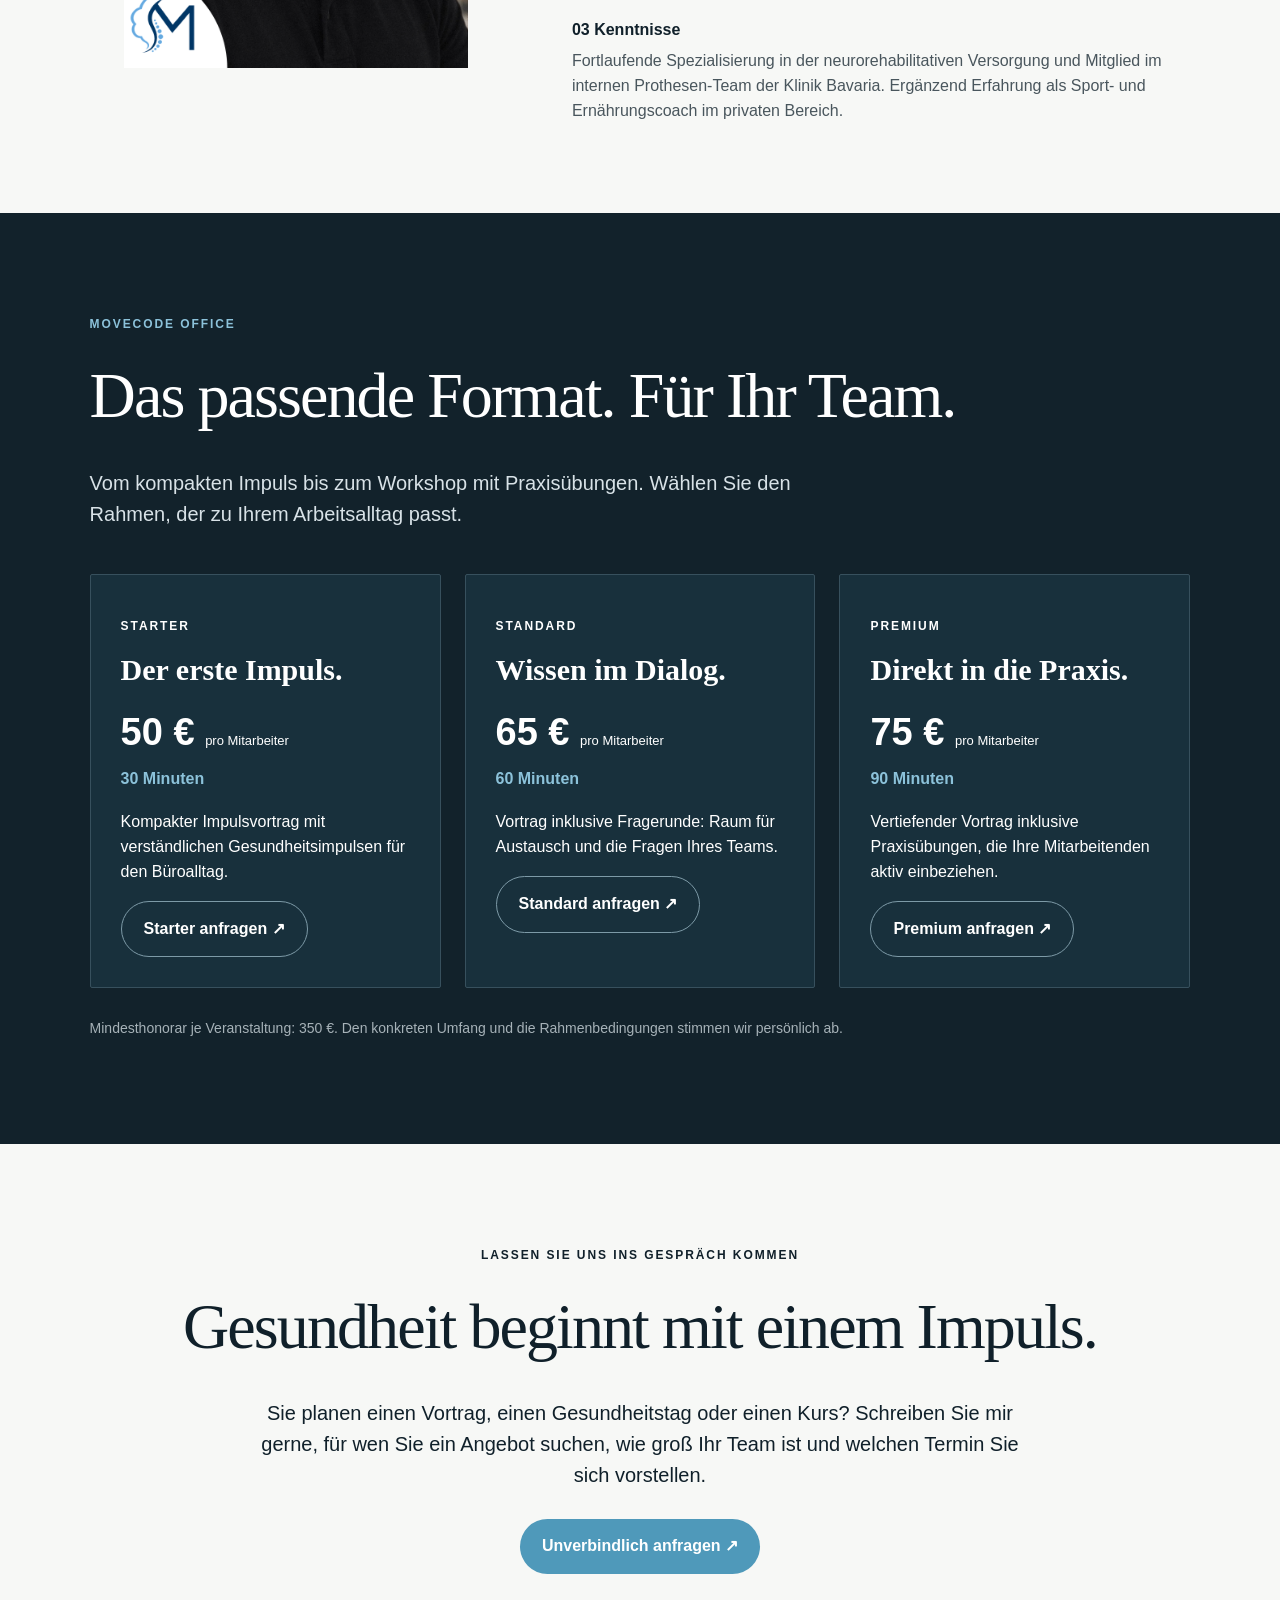
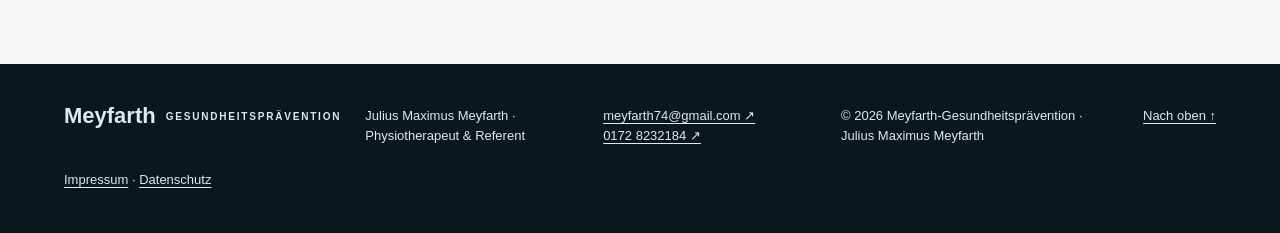
==== commit 7f0decef: "Implement cookie banner with styles and functionality Added a cookie banner with acceptance options " ====
--- a/index.html
+++ b/index.html
@@ -80,9 +80,11 @@
         scroll-behavior: smooth;
       }
 
-      body {
-        overflow-x: hidden;
-      }
+     html, body {
+    width: 100%;
+    max-width: 100%;
+    overflow-x: hidden !important;
+}
 
 
       /* HEADER */
@@ -441,6 +443,112 @@
     }
 }
   </style>
+<style>
+/* ===== MOVE CODE COOKIE BANNER ===== */
+
+.cookie-banner {
+  position: fixed;
+  left: 0;
+  right: 0;
+  bottom: 0;
+  z-index: 99999;
+  padding: 20px;
+  display: flex;
+  justify-content: center;
+  background: rgba(10, 20, 30, 0.35);
+  backdrop-filter: blur(5px);
+  -webkit-backdrop-filter: blur(5px);
+}
+
+.cookie-content {
+  width: min(100%, 950px);
+  background: #8fc9e8;
+  border-radius: 22px;
+  padding: 25px 30px;
+  box-shadow: 0 -8px 35px rgba(0, 0, 0, 0.18);
+  color: #10202b;
+}
+
+.cookie-logo {
+  width: 58px;
+  height: 58px;
+  object-fit: contain;
+  display: block;
+  margin-bottom: 12px;
+}
+
+.cookie-title {
+  font-size: 22px;
+  font-weight: 800;
+  margin-bottom: 8px;
+}
+
+.cookie-content p {
+  margin: 0 0 18px 0;
+  line-height: 1.55;
+  font-size: 14px;
+  max-width: 760px;
+}
+
+.cookie-buttons {
+  display: flex;
+  gap: 10px;
+  flex-wrap: wrap;
+}
+
+.cookie-buttons button {
+  border: 1px solid rgba(0, 0, 0, 0.08);
+  background: #ffffff;
+  color: #10202b;
+  padding: 11px 18px;
+  border-radius: 999px;
+  font-size: 14px;
+  font-weight: 700;
+  cursor: pointer;
+  transition: transform 0.2s ease, box-shadow 0.2s ease;
+}
+
+.cookie-buttons button:hover {
+  transform: translateY(-2px);
+  box-shadow: 0 5px 15px rgba(0, 0, 0, 0.12);
+}
+
+.cookie-links {
+  margin-top: 15px;
+  display: flex;
+  gap: 8px;
+  font-size: 12px;
+}
+
+.cookie-links a {
+  color: #10202b;
+  text-decoration: underline;
+}
+
+@media (max-width: 600px) {
+  .cookie-banner {
+    padding: 12px;
+  }
+
+  .cookie-content {
+    padding: 20px;
+    border-radius: 18px;
+  }
+
+  .cookie-title {
+    font-size: 19px;
+  }
+
+  .cookie-buttons {
+    flex-direction: column;
+  }
+
+  .cookie-buttons button {
+    width: 100%;
+  }
+}
+</style>
+  
 </head>
 
 
@@ -1126,7 +1234,58 @@
 </footer>
 
 
-<script src="script.js"></script>
-
+<script src="script.js"></script>  
+
+ <!-- Cookie Banner -->
+<div id="cookie-banner" class="cookie-banner">
+  <div class="cookie-content">
+<img src="favicon.png.png" alt="MoveCode Logo" class="cookie-logo">
+    <div class="cookie-title">
+      Ihre Privatsphäre. Ihre Entscheidung.
+    </div>
+
+    <p>
+      Wir verwenden Cookies, um unsere Website zuverlässig bereitzustellen
+      und – mit Ihrer Zustimmung – die Nutzung unserer Website zu verbessern.
+    </p>
+
+    <div class="cookie-buttons">
+      <button id="cookie-accept">Alle akzeptieren</button>
+      <button id="cookie-essential">Nur notwendige</button>
+    </div>
+
+    <div class="cookie-links">
+      <a href="datenschutz.html">Datenschutz</a>
+      <span>·</span>
+      <a href="impressum.html">Impressum</a>
+    </div>
+
+  </div>
+</div> 
+
+<script>
+document.addEventListener("DOMContentLoaded", function () {
+  const banner = document.getElementById("cookie-banner");
+  const acceptButton = document.getElementById("cookie-accept");
+  const essentialButton = document.getElementById("cookie-essential");
+
+  const cookieChoice = localStorage.getItem("movecode-cookie-choice");
+
+  if (cookieChoice) {
+    banner.style.display = "none";
+  }
+
+  acceptButton.addEventListener("click", function () {
+    localStorage.setItem("movecode-cookie-choice", "accepted");
+    banner.style.display = "none";
+  });
+
+  essentialButton.addEventListener("click", function () {
+    localStorage.setItem("movecode-cookie-choice", "essential");
+    banner.style.display = "none";
+  });
+});
+</script>
+  
 </body>
 </html>
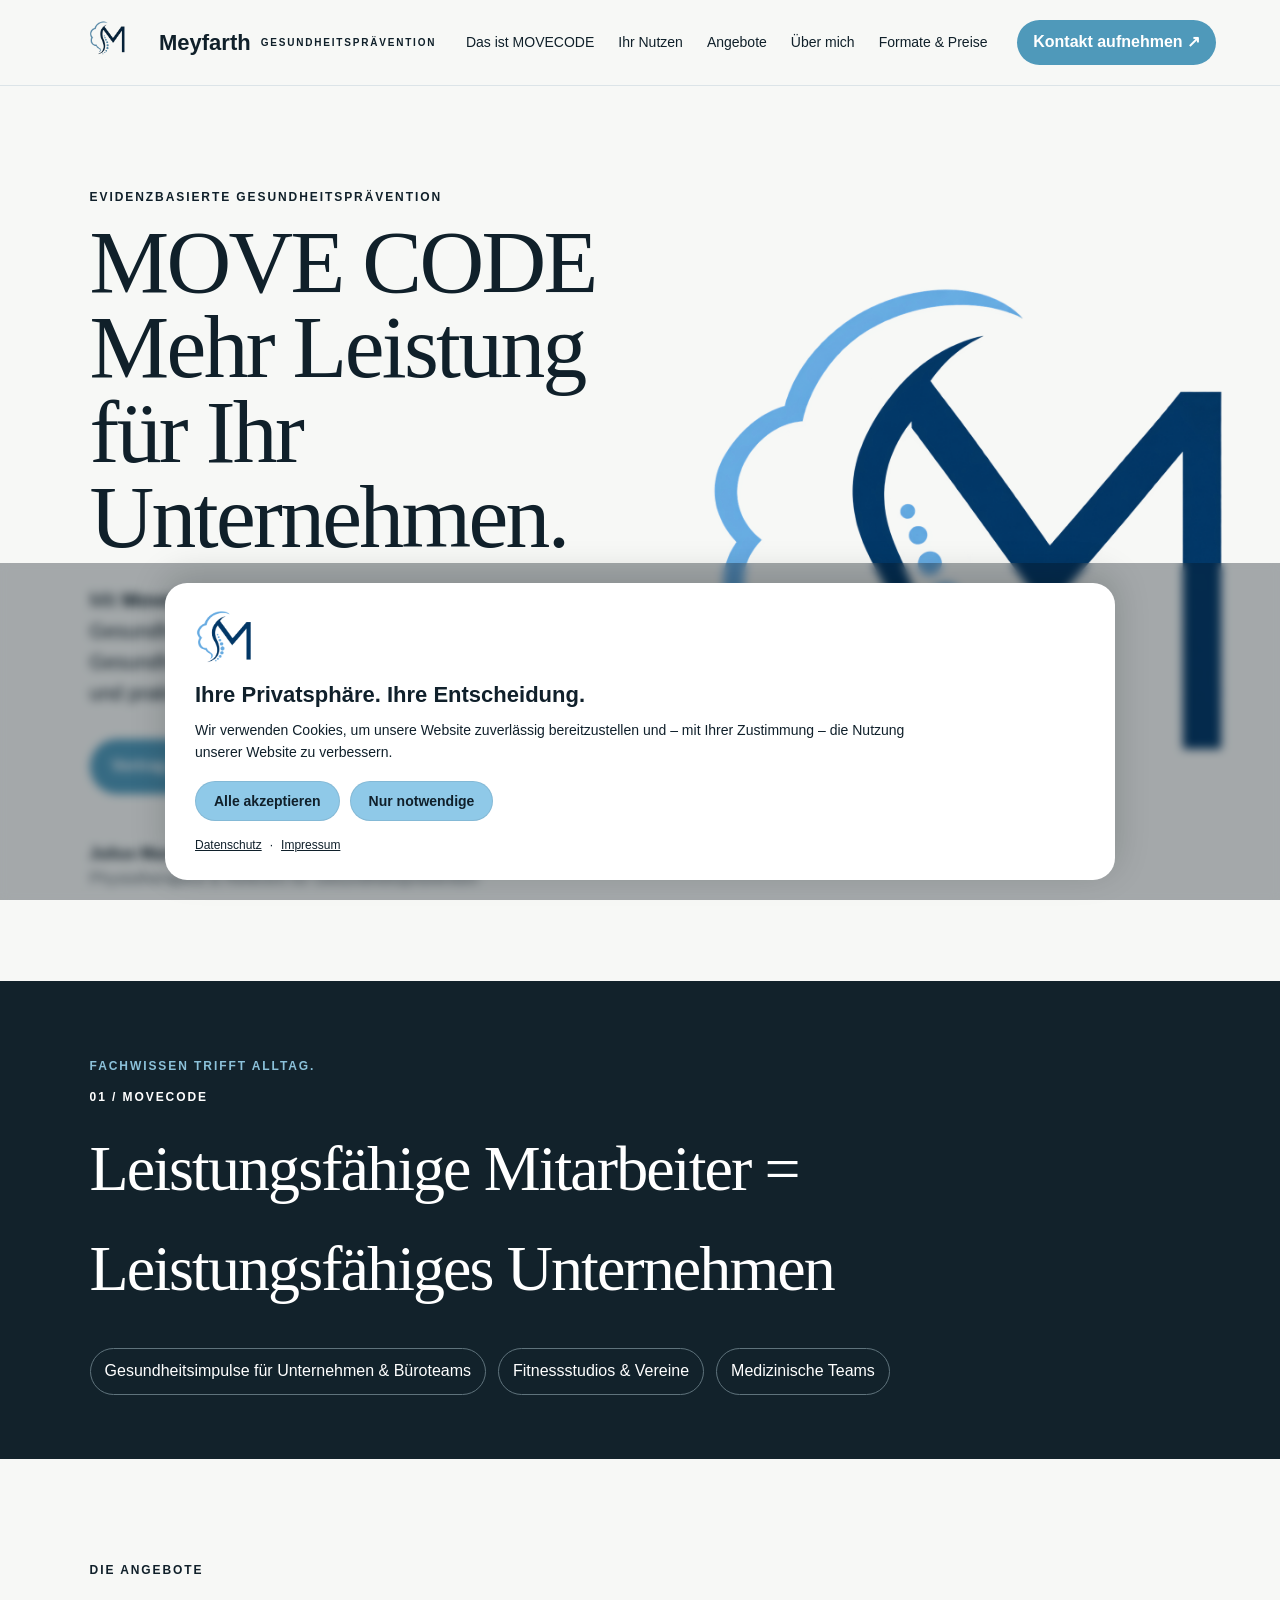
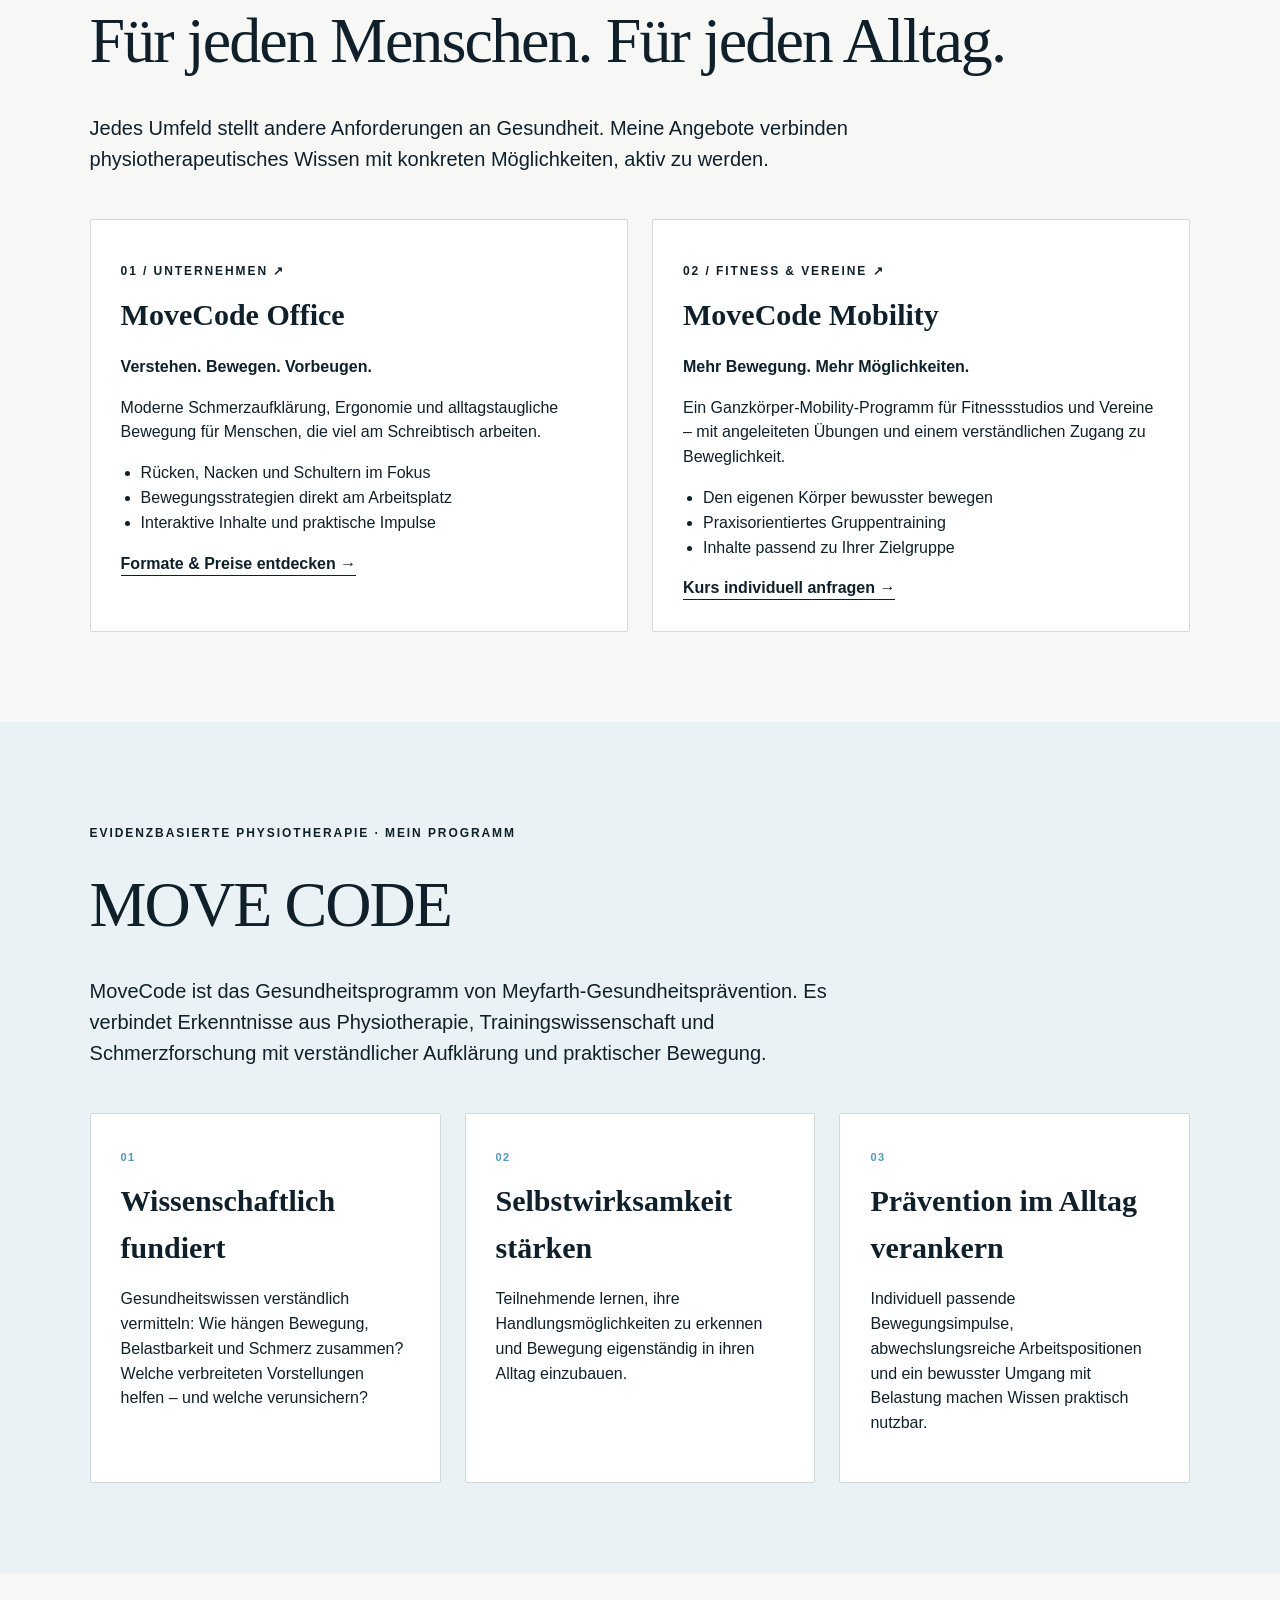
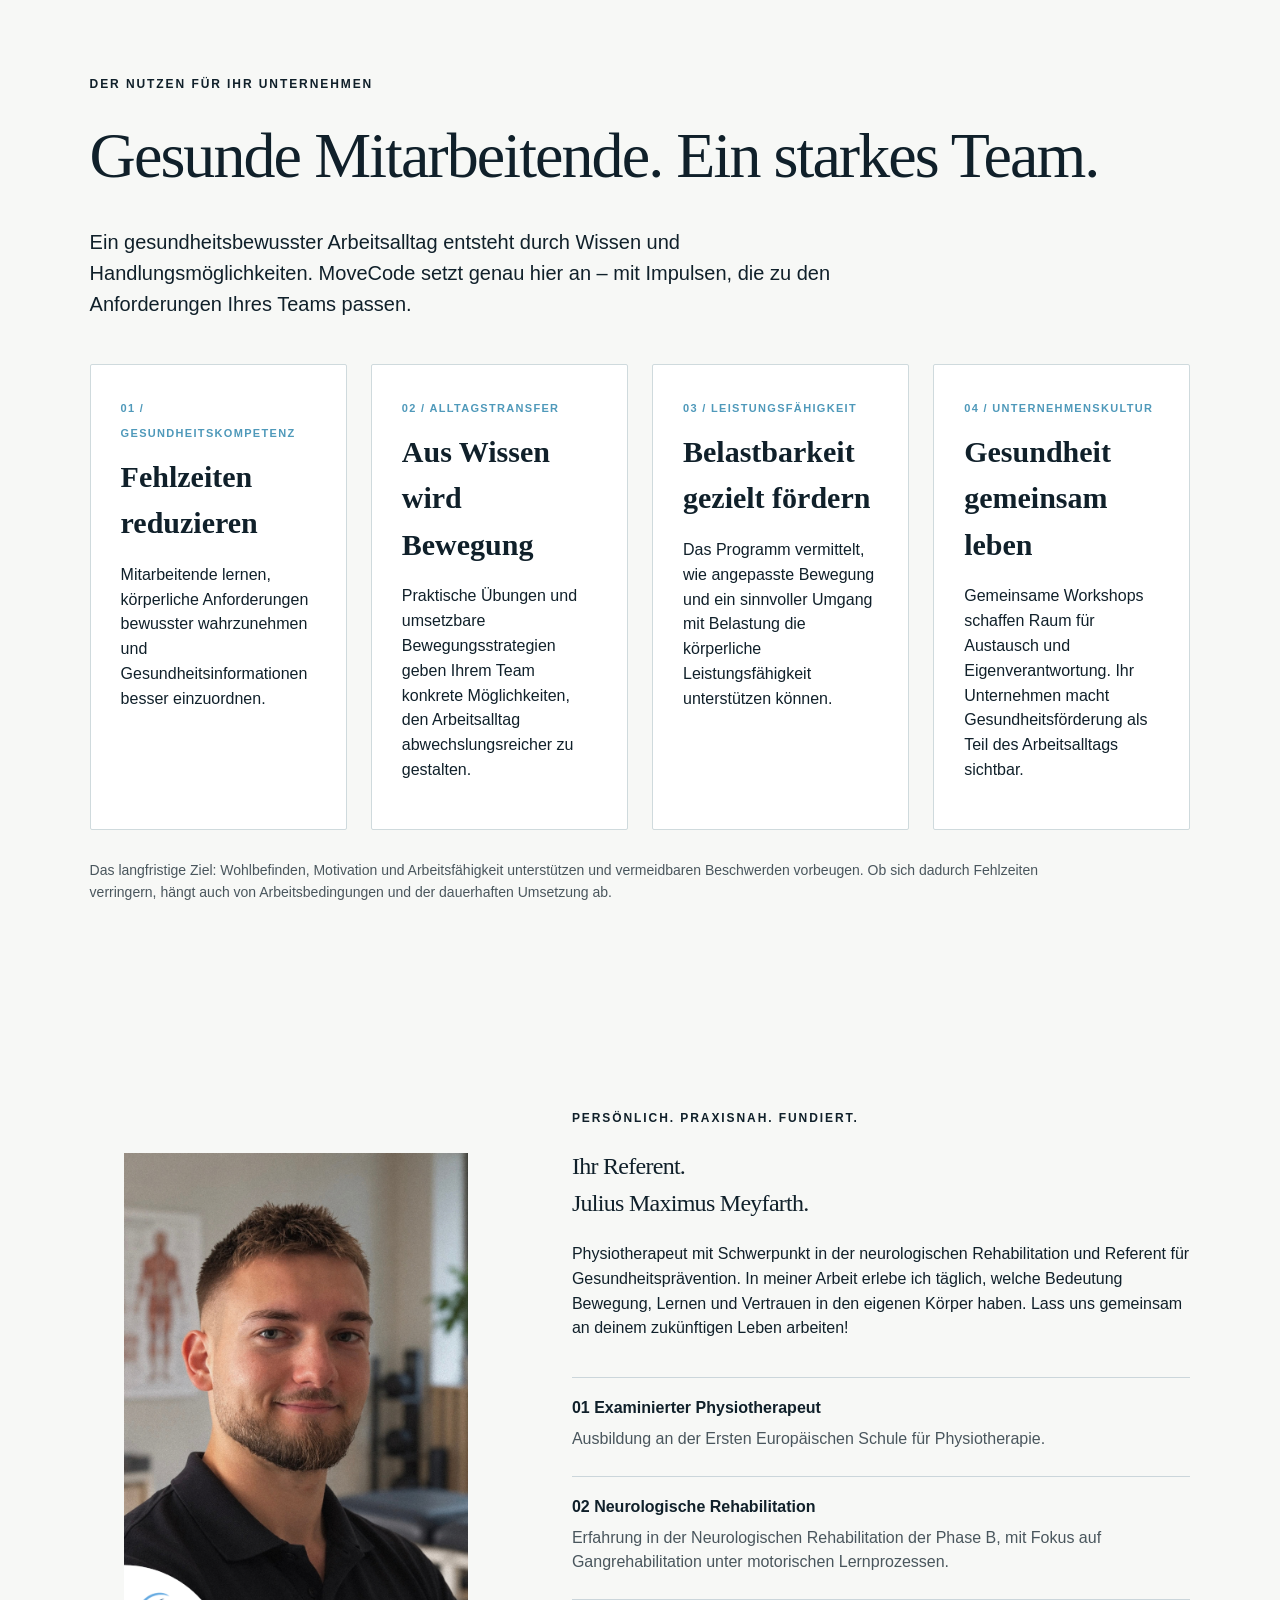
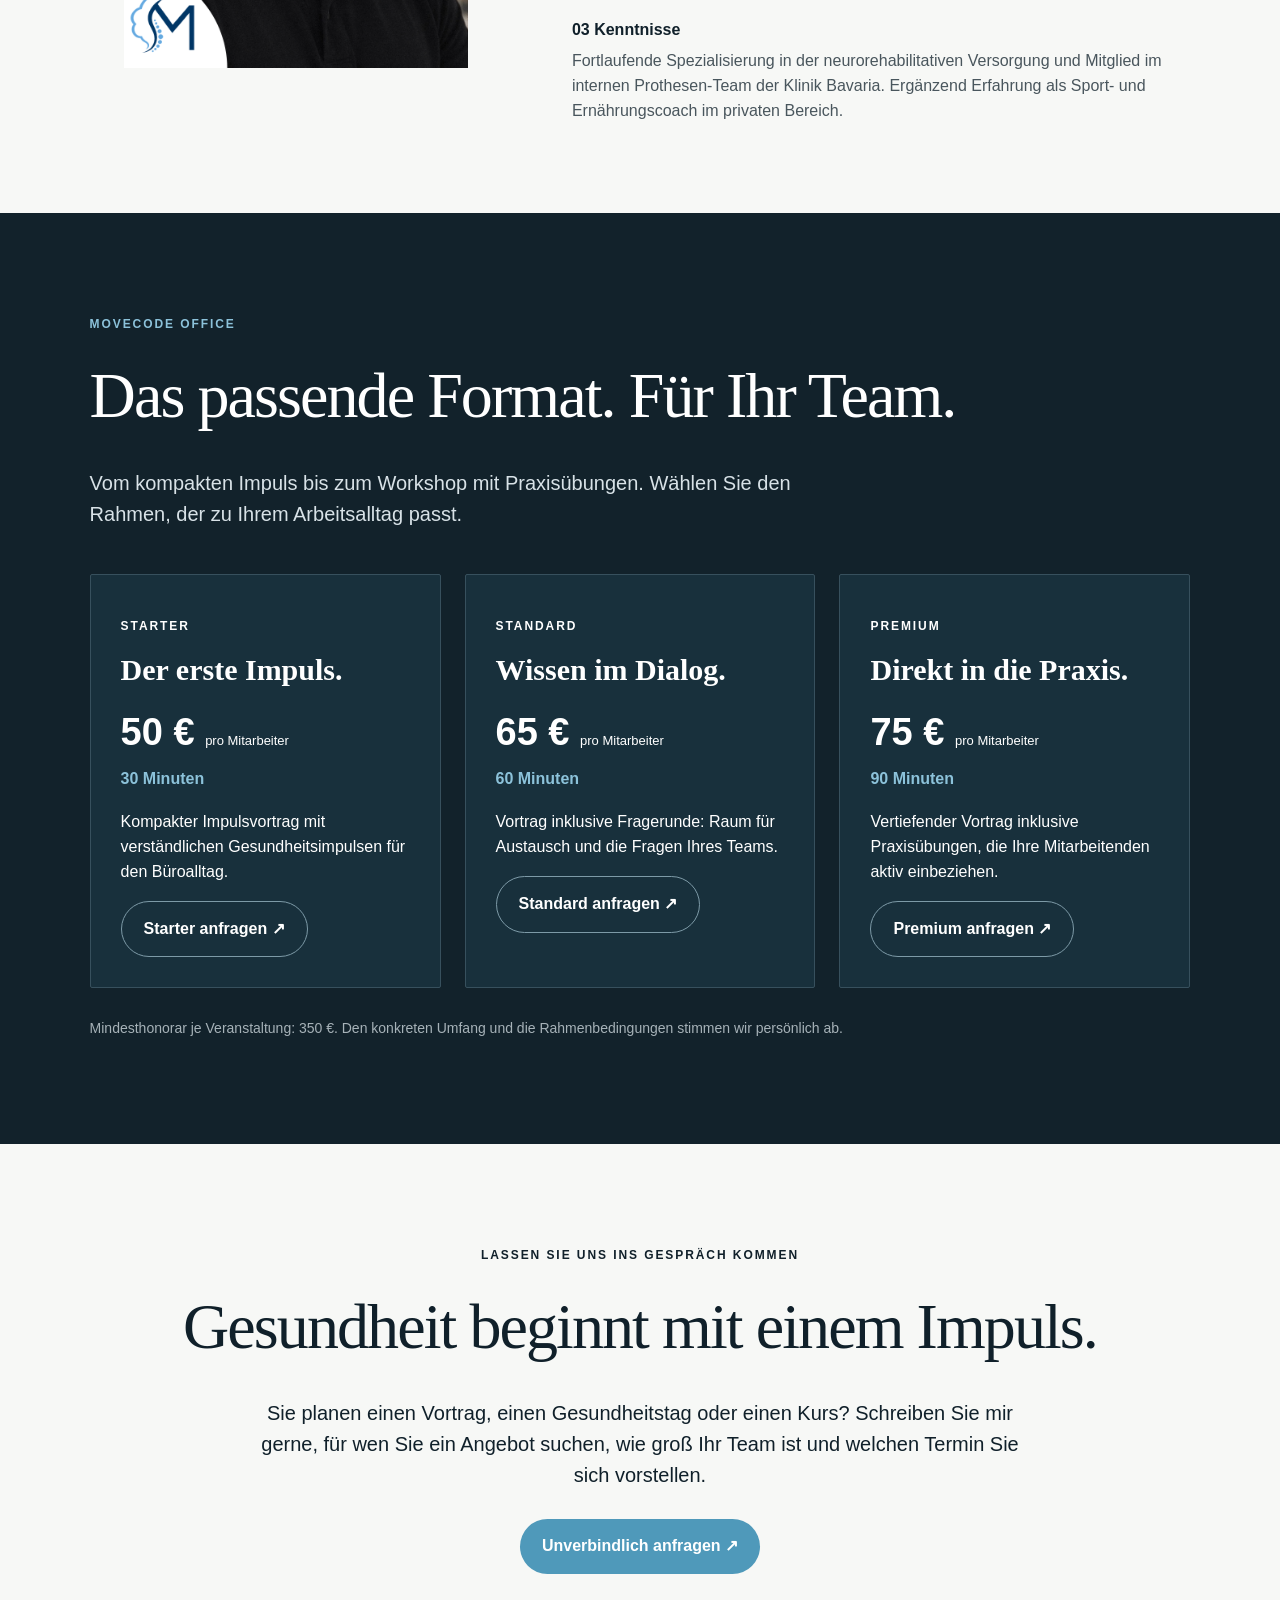
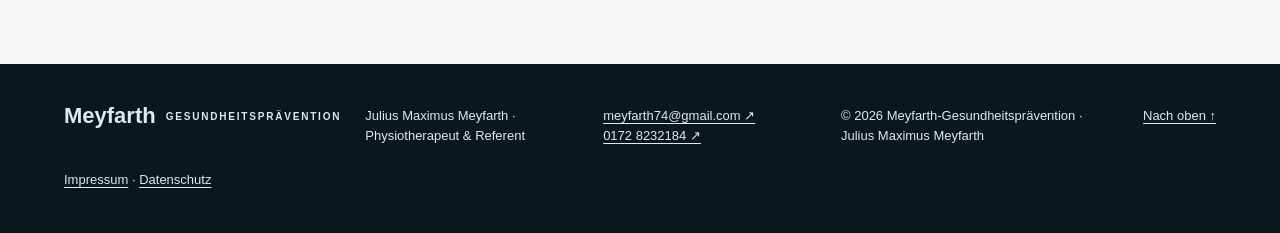
==== commit 5895cab4: "Swap background colors for cookie content and buttons" ====
--- a/index.html
+++ b/index.html
@@ -462,7 +462,7 @@
 
 .cookie-content {
   width: min(100%, 950px);
-  background: #8fc9e8;
+  background: #ffffff;
   border-radius: 22px;
   padding: 25px 30px;
   box-shadow: 0 -8px 35px rgba(0, 0, 0, 0.18);
@@ -498,7 +498,7 @@
 
 .cookie-buttons button {
   border: 1px solid rgba(0, 0, 0, 0.08);
-  background: #ffffff;
+  background: #8fc9e8;
   color: #10202b;
   padding: 11px 18px;
   border-radius: 999px;
